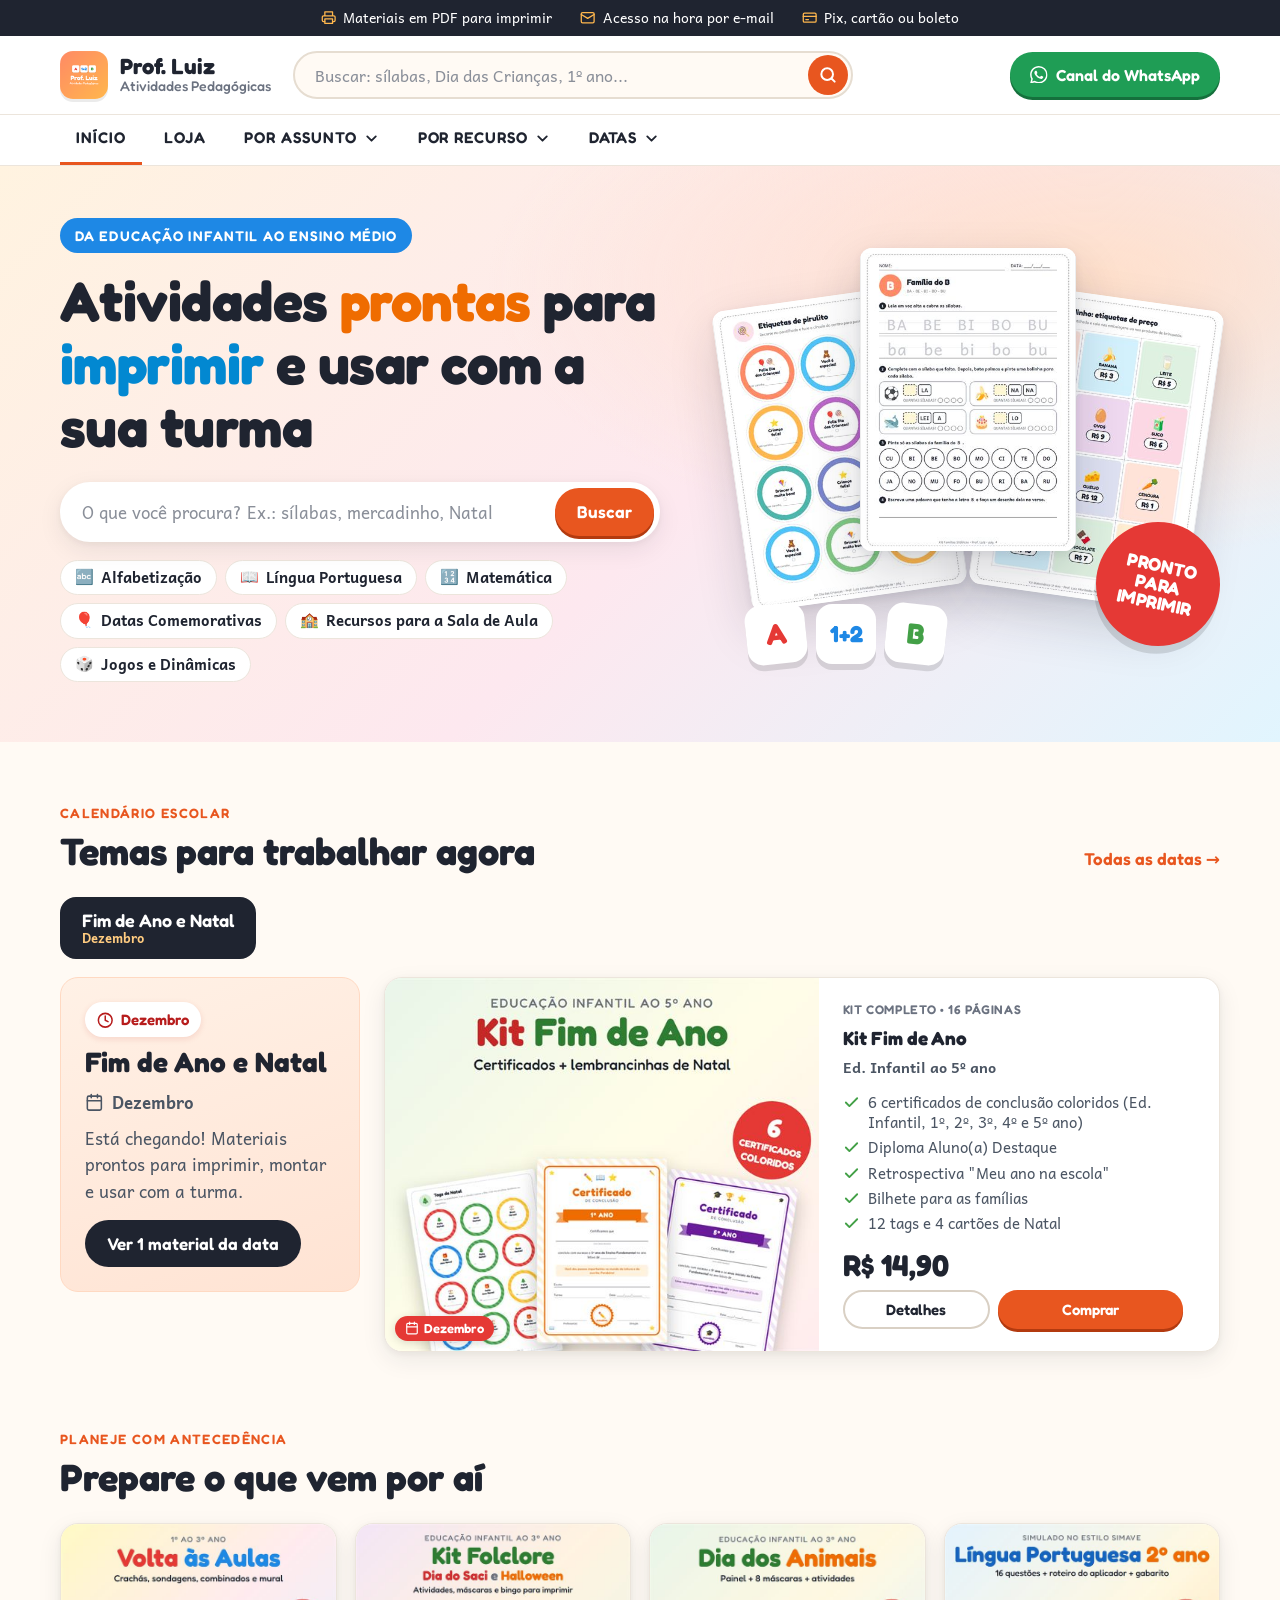
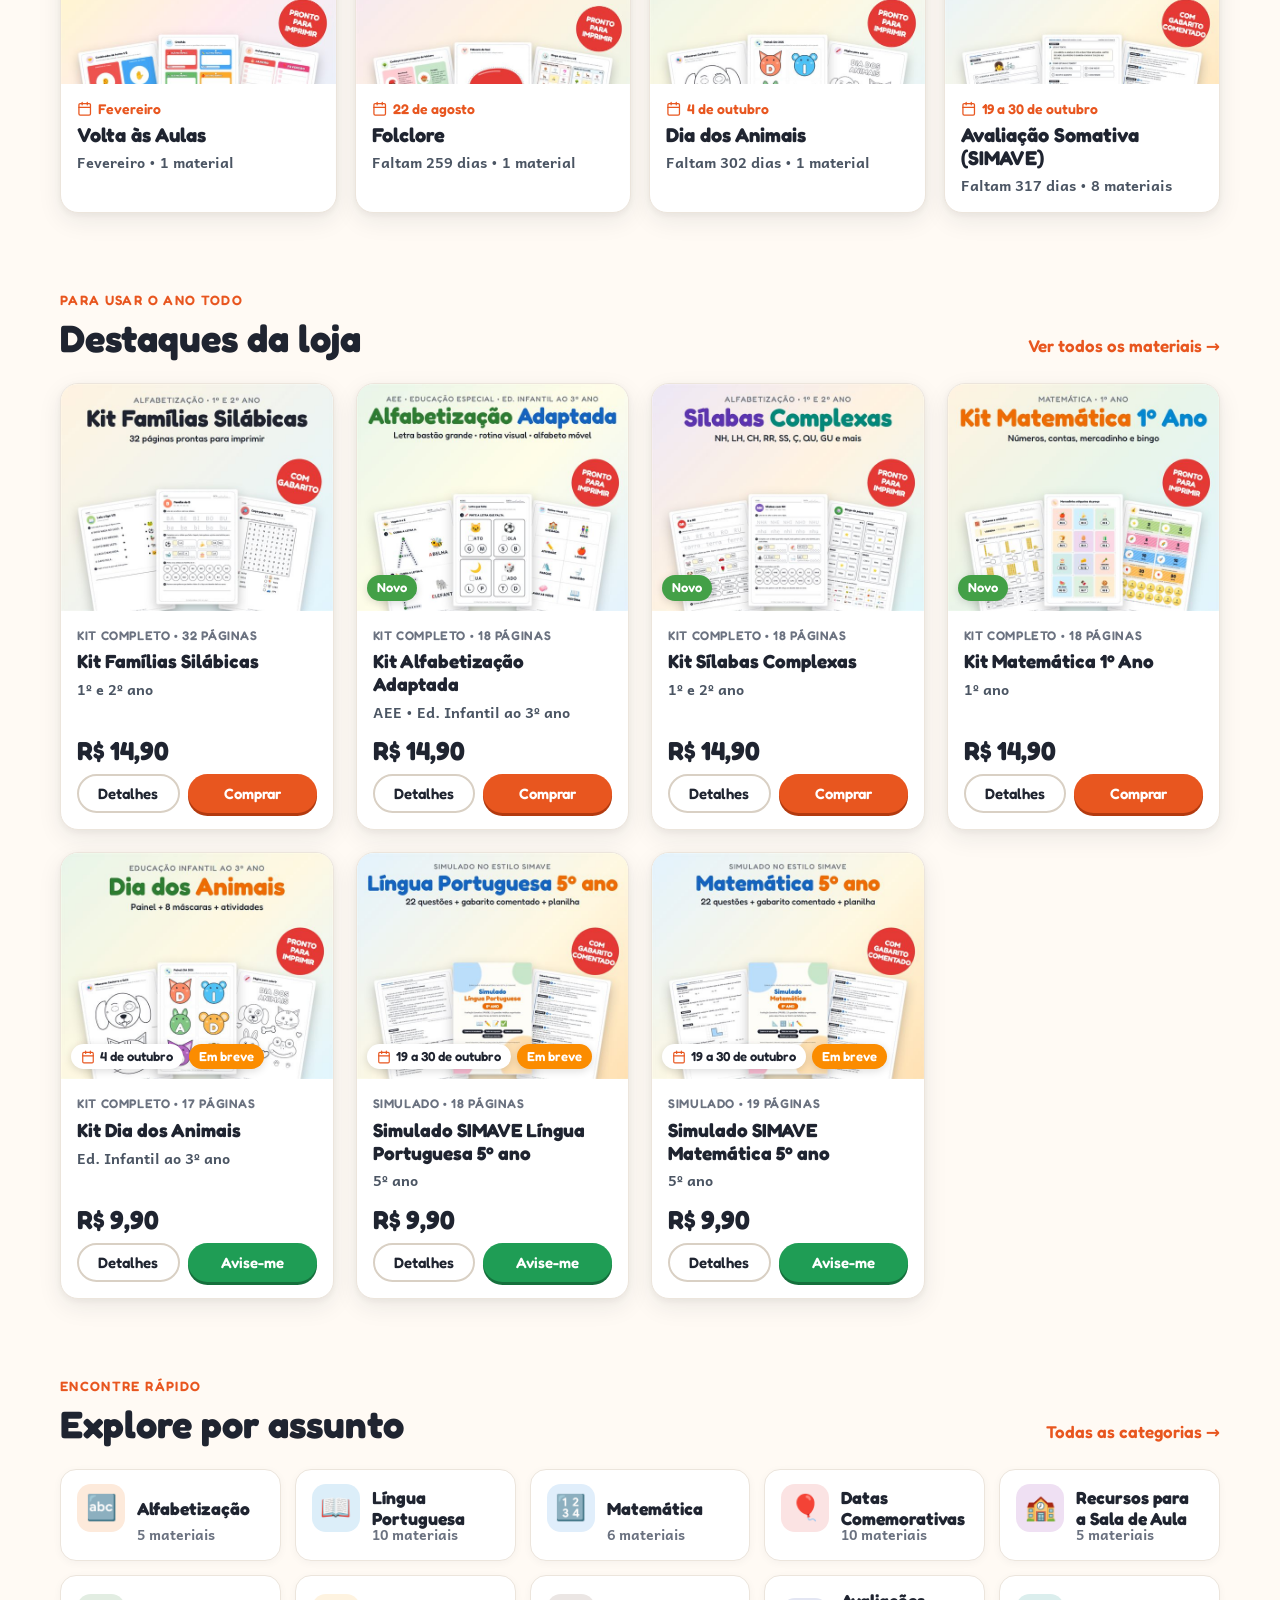
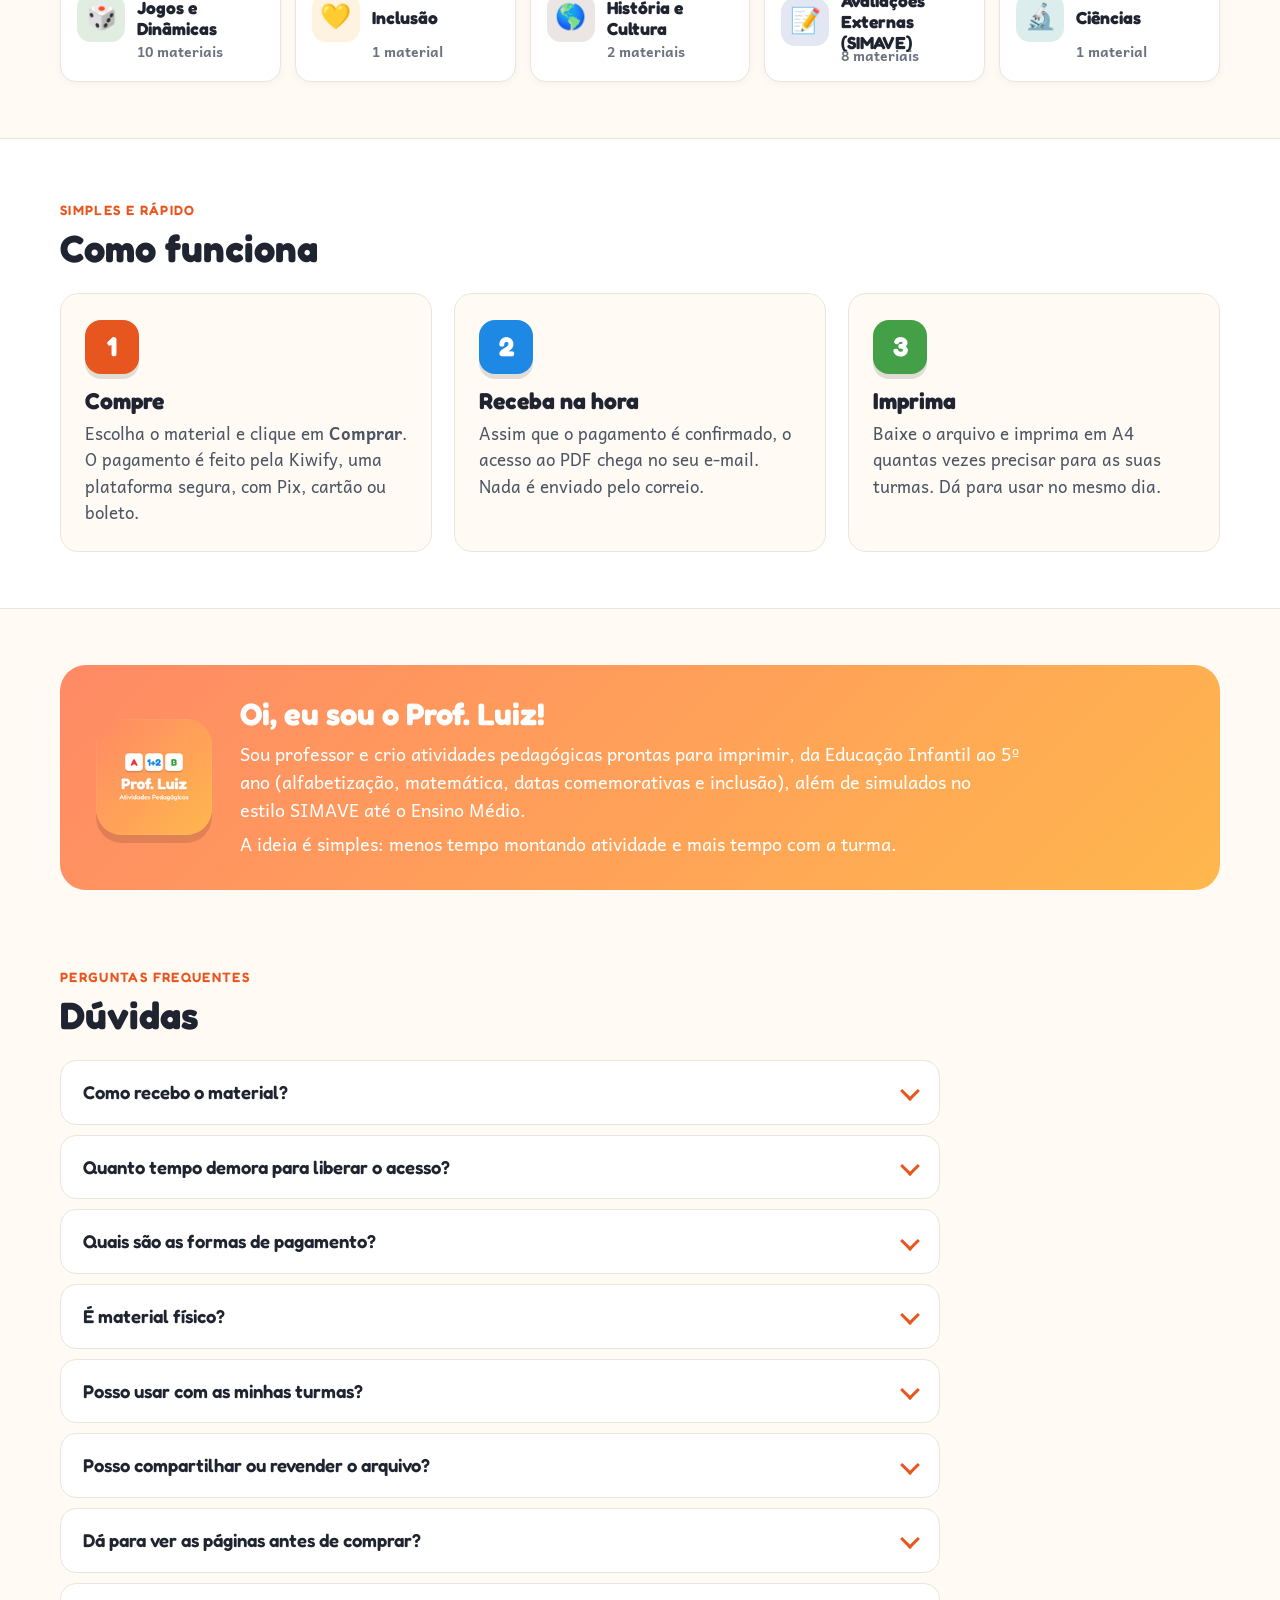
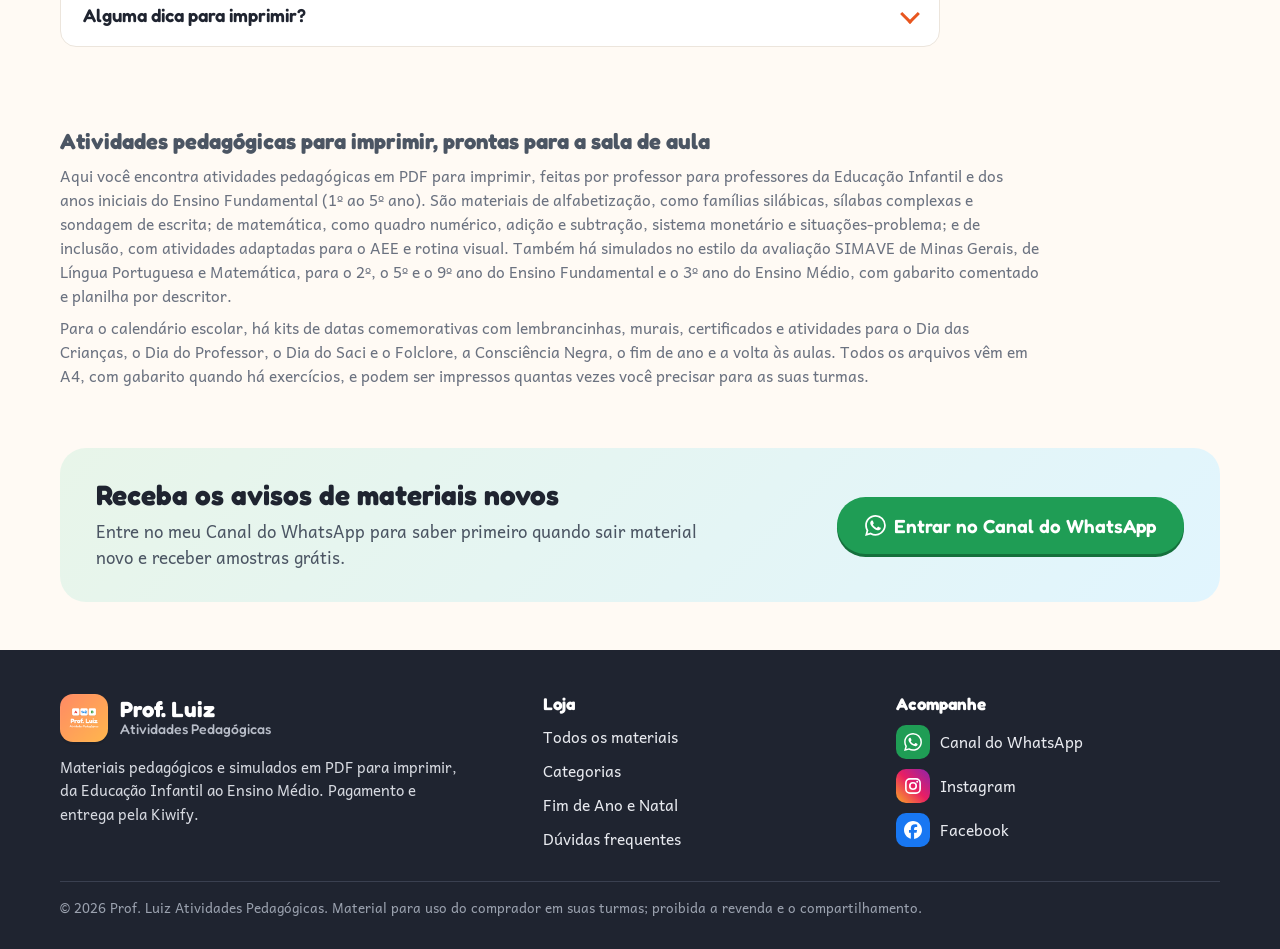
==== index.html @ 2967e430 "Loja Prof. Luiz Atividades Pedagogicas Co-Authored-By: Claude Opus 5.5 <noreply@anthropic.com>" ====
<!DOCTYPE html>
<html lang="pt-BR">
<head>
<meta charset="utf-8">
<meta name="viewport" content="width=device-width, initial-scale=1">
<title>Prof. Luiz Atividades Pedagógicas | Atividades para imprimir</title>
<meta name="description" content="Atividades pedagógicas em PDF para imprimir, da Educação Infantil ao Ensino Médio: alfabetização, matemática, simulados SIMAVE, inclusão, jogos e datas comemorativas. Pague com Pix, cartão ou boleto e receba na hora por e-mail.">
<meta name="theme-color" content="#ff8a65">

<!-- ENDEREÇO DO SITE: se o seu endereço não for https://luizbragarezende-eng.github.io/loja,
     troque-o aqui e nas outras páginas (veja o COMO-PUBLICAR.md, passo "Endereço do site"). -->
<link rel="canonical" href="https://luizbragarezende-eng.github.io/loja/">
<meta property="og:url" content="https://luizbragarezende-eng.github.io/loja/">
<meta property="og:image" content="https://luizbragarezende-eng.github.io/loja/img/og.png">

<meta property="og:type" content="website">
<meta property="og:locale" content="pt_BR">
<meta property="og:site_name" content="Prof. Luiz Atividades Pedagógicas">
<meta property="og:title" content="Prof. Luiz Atividades Pedagógicas | Atividades para imprimir">
<meta property="og:description" content="Materiais em PDF da Educação Infantil ao Ensino Médio: alfabetização, matemática, simulados SIMAVE, inclusão e datas comemorativas. Receba na hora por e-mail e imprima.">
<meta property="og:image:width" content="1200">
<meta property="og:image:height" content="630">
<meta property="og:image:alt" content="Prof. Luiz Atividades Pedagógicas: atividades prontas para imprimir">
<meta name="twitter:card" content="summary_large_image">

<link rel="icon" href="favicon.ico" sizes="any">
<link rel="icon" href="favicon-32.png" type="image/png" sizes="32x32">
<link rel="apple-touch-icon" href="apple-touch-icon.png">
<link rel="preconnect" href="https://fonts.googleapis.com">
<link rel="preconnect" href="https://fonts.gstatic.com" crossorigin>
<link href="https://fonts.googleapis.com/css2?family=Andika:wght@400;700&family=Fredoka:wght@500;600;700&display=swap" rel="stylesheet">
<link rel="stylesheet" href="style.css">
<script src="produtos.js" defer></script>
<script src="app.js" defer></script>
</head>
<body data-pagina="inicio">

<header id="topo" class="topo"></header>

<main>
  <section class="abertura">
    <div class="container">
      <div class="abertura-texto">
        <span class="kicker">Da Educação Infantil ao Ensino Médio</span>
        <h1>Atividades <span class="l">prontas</span> para <span class="a">imprimir</span> e usar com a sua turma</h1>
        <p class="sub">Materiais em PDF de alfabetização, matemática, simulados SIMAVE, inclusão e datas comemorativas. Você compra, recebe o acesso na hora no e-mail e imprime quantas vezes precisar.</p>
        <form class="busca busca-grande" action="loja.html" role="search">
          <label class="sr" for="busca-home">O que você procura?</label>
          <input id="busca-home" name="q" type="search" placeholder="O que você procura? Ex.: sílabas, mercadinho, Natal" autocomplete="off">
          <button type="submit" class="btn btn-comprar">Buscar</button>
        </form>
        <div class="atalhos" id="atalhos" aria-label="Assuntos"></div>
      </div>
      <div class="leque" aria-hidden="true">
        <div class="pg p1"><img src="img/produtos/kit-dia-das-criancas/t3.jpg" width="360" height="503" alt=""></div>
        <div class="pg p2"><img src="img/produtos/kit-alfabetizacao/t4.jpg" width="360" height="503" alt="" fetchpriority="high"></div>
        <div class="pg p3"><img src="img/produtos/kit-matematica-1ano/t12.jpg" width="360" height="503" alt=""></div>
        <div class="blocos"><span>A</span><span>1+2</span><span>B</span></div>
        <div class="selo">PRONTO<br>PARA<br>IMPRIMIR</div>
      </div>
    </div>
  </section>

  <section class="secao secao-agora">
    <div class="container">
      <div class="secao-cab">
        <div>
          <span class="rotulo">Calendário escolar</span>
          <h2>Temas para trabalhar agora</h2>
        </div>
        <a class="link-seta" href="categorias.html#datas">Todas as datas</a>
      </div>
      <div id="agora"></div>
    </div>
  </section>

  <section class="secao">
    <div class="container">
      <div class="secao-cab">
        <div>
          <span class="rotulo">Planeje com antecedência</span>
          <h2>Prepare o que vem por aí</h2>
        </div>
      </div>
      <div class="grade-datas" id="vem"></div>
    </div>
  </section>

  <section class="secao">
    <div class="container">
      <div class="secao-cab">
        <div>
          <span class="rotulo">Para usar o ano todo</span>
          <h2>Destaques da loja</h2>
        </div>
        <a class="link-seta" href="loja.html">Ver todos os materiais</a>
      </div>
      <div class="grade-produtos" id="destaques"></div>
    </div>
  </section>

  <section class="secao">
    <div class="container">
      <div class="secao-cab">
        <div>
          <span class="rotulo">Encontre rápido</span>
          <h2>Explore por assunto</h2>
        </div>
        <a class="link-seta" href="categorias.html">Todas as categorias</a>
      </div>
      <div class="grade-tiles" id="assuntos-home"></div>
    </div>
  </section>

  <section class="secao faixa-branca" id="como-funciona">
    <div class="container">
      <div class="secao-cab">
        <div>
          <span class="rotulo">Simples e rápido</span>
          <h2>Como funciona</h2>
        </div>
      </div>
      <div class="passos">
        <div class="passo">
          <div class="num">1</div>
          <h3>Compre</h3>
          <p>Escolha o material e clique em <b>Comprar</b>. O pagamento é feito pela Kiwify, uma plataforma segura, com Pix, cartão ou boleto.</p>
        </div>
        <div class="passo">
          <div class="num">2</div>
          <h3>Receba na hora</h3>
          <p>Assim que o pagamento é confirmado, o acesso ao PDF chega no seu e-mail. Nada é enviado pelo correio.</p>
        </div>
        <div class="passo">
          <div class="num">3</div>
          <h3>Imprima</h3>
          <p>Baixe o arquivo e imprima em A4 quantas vezes precisar para as suas turmas. Dá para usar no mesmo dia.</p>
        </div>
      </div>
    </div>
  </section>

  <section class="secao">
    <div class="container">
      <div class="sobre">
        <img src="img/logo.png" width="120" height="120" alt="Logo do Prof. Luiz Atividades Pedagógicas" loading="lazy">
        <div>
          <h2>Oi, eu sou o Prof. Luiz!</h2>
          <p>Sou professor e crio atividades pedagógicas prontas para imprimir, da Educação Infantil ao 5º ano (alfabetização, matemática, datas comemorativas e inclusão), além de simulados no estilo SIMAVE até o Ensino Médio.</p>
          <p>A ideia é simples: menos tempo montando atividade e mais tempo com a turma.</p>
        </div>
      </div>
    </div>
  </section>

  <section class="secao" id="duvidas">
    <div class="container">
      <div class="secao-cab">
        <div>
          <span class="rotulo">Perguntas frequentes</span>
          <h2>Dúvidas</h2>
        </div>
      </div>
      <div class="faq">
        <details>
          <summary>Como recebo o material?</summary>
          <div class="resp">
            <p>Depois que o pagamento é confirmado, a Kiwify envia o acesso para o e-mail que você informou na compra. Lá você baixa o PDF.</p>
            <p>Não chegou? Olhe as pastas de spam e promoções e confira se o e-mail foi digitado certo. Se ainda assim não encontrar, me chame no <a href="https://www.instagram.com/prof.luiz.atividades/" target="_blank" rel="noopener">direct do Instagram</a>.</p>
          </div>
        </details>
        <details>
          <summary>Quanto tempo demora para liberar o acesso?</summary>
          <div class="resp"><p>No Pix e no cartão, a liberação costuma ser imediata. No boleto, o acesso chega depois que o banco confirma o pagamento, o que pode levar alguns dias úteis.</p></div>
        </details>
        <details>
          <summary>Quais são as formas de pagamento?</summary>
          <div class="resp"><p>Pix, cartão de crédito ou boleto. O pagamento é feito na página da Kiwify, que cuida da cobrança e da entrega do material. Cada material é comprado separadamente.</p></div>
        </details>
        <details>
          <summary>É material físico?</summary>
          <div class="resp"><p>Não. Os materiais são arquivos em PDF, no tamanho A4, para você imprimir. Nada é enviado pelo correio.</p></div>
        </details>
        <details>
          <summary>Posso usar com as minhas turmas?</summary>
          <div class="resp"><p>Pode, e é para isso que eles foram feitos! Você pode imprimir quantas vezes precisar para usar em sala com as suas turmas, ano após ano.</p></div>
        </details>
        <details>
          <summary>Posso compartilhar ou revender o arquivo?</summary>
          <div class="resp"><p>Não. A licença é para quem comprou. É proibido revender o material ou repassar o arquivo, inclusive em grupos. Se uma colega gostar, indique o site para ela: isso ajuda a continuar criando materiais novos.</p></div>
        </details>
        <details>
          <summary>Dá para ver as páginas antes de comprar?</summary>
          <div class="resp"><p>Sim. Na página de cada material há uma galeria com algumas páginas. No Instagram e no Canal do WhatsApp eu também divulgo amostras grátis.</p></div>
        </details>
        <details>
          <summary>Alguma dica para imprimir?</summary>
          <div class="resp">
            <ul>
              <li>Imprima em "tamanho real" (100%) para as páginas não encolherem.</li>
              <li>Teste uma folha antes de imprimir tudo.</li>
              <li>Para caixinhas e medalhas, use um papel mais grosso (180 g).</li>
            </ul>
          </div>
        </details>
      </div>
    </div>
  </section>

  <section class="secao seo">
    <div class="container">
      <h2>Atividades pedagógicas para imprimir, prontas para a sala de aula</h2>
      <p>Aqui você encontra atividades pedagógicas em PDF para imprimir, feitas por professor para professores da Educação Infantil e dos anos iniciais do Ensino Fundamental (1º ao 5º ano). São materiais de alfabetização, como famílias silábicas, sílabas complexas e sondagem de escrita; de matemática, como quadro numérico, adição e subtração, sistema monetário e situações-problema; e de inclusão, com atividades adaptadas para o AEE e rotina visual. Também há simulados no estilo da avaliação SIMAVE de Minas Gerais, de Língua Portuguesa e Matemática, para o 2º, o 5º e o 9º ano do Ensino Fundamental e o 3º ano do Ensino Médio, com gabarito comentado e planilha por descritor.</p>
      <p>Para o calendário escolar, há kits de datas comemorativas com lembrancinhas, murais, certificados e atividades para o Dia das Crianças, o Dia do Professor, o Dia do Saci e o Folclore, a Consciência Negra, o fim de ano e a volta às aulas. Todos os arquivos vêm em A4, com gabarito quando há exercícios, e podem ser impressos quantas vezes você precisar para as suas turmas.</p>
    </div>
  </section>
</main>

<footer id="rodape" class="rodape"></footer>

</body>
</html>
---- style.css ----
/* Loja Prof. Luiz Atividades Pedagógicas: estilo de todas as páginas */
:root {
  --coral: #ff8a65;
  --laranja: #ffb74d;
  --botao: #e8561f;
  --botao-hover: #cf4412;
  --azul: #1e88e5;
  --verde: #2e7d32;
  --vermelho: #e53935;
  --whats: #1f9d55;
  --tinta: #1f2430;
  --cinza: #4b5563;
  --cinza-claro: #6b7280;
  --linha: #ece5dc;
  --creme: #fff3e0;
  --ceu: #e1f5fe;
  --fundo: #fffaf4;
  --sombra: 0 8px 24px rgba(31, 36, 48, .08), 0 2px 6px rgba(31, 36, 48, .05);
  --sombra-forte: 0 22px 50px rgba(31, 36, 48, .18), 0 3px 8px rgba(31, 36, 48, .08);
  --raio: 18px;
  --titulo: 'Fredoka', system-ui, sans-serif;
  --texto: 'Andika', system-ui, sans-serif;
}

* { box-sizing: border-box; }
html { scroll-behavior: smooth; scroll-padding-top: 20px; -webkit-text-size-adjust: 100%; }
body { margin: 0; font-family: var(--texto); font-size: 17px; line-height: 1.55; color: var(--tinta); background: var(--fundo); overflow-x: hidden; }
img { max-width: 100%; display: block; }
a { color: var(--azul); }
h1, h2, h3 { font-family: var(--titulo); line-height: 1.12; margin: 0; font-weight: 700; }
p { margin: 0; }
button, input, select { font: inherit; color: inherit; }
[hidden] { display: none !important; }
.container { width: 100%; max-width: 1200px; margin: 0 auto; padding: 0 20px; }
.sr { position: absolute !important; width: 1px; height: 1px; overflow: hidden; clip: rect(0 0 0 0); white-space: nowrap; }
svg.ic { width: 1.1em; height: 1.1em; flex: none; }
.emo { font-family: 'Segoe UI Emoji', 'Apple Color Emoji', 'Noto Color Emoji', sans-serif; font-weight: 400; }
:focus-visible { outline: 3px solid var(--azul); outline-offset: 2px; }

/* ---------- Botões ---------- */
.btn {
  display: inline-flex; align-items: center; justify-content: center; gap: 8px;
  font-family: var(--titulo); font-weight: 600; font-size: 17px; line-height: 1; text-decoration: none;
  padding: 13px 20px; border-radius: 999px; border: 2px solid transparent; cursor: pointer; white-space: nowrap;
  transition: transform .15s ease, background-color .15s ease, border-color .15s ease;
}
.btn:hover { transform: translateY(-1px); }
.btn:active { transform: translateY(1px); }
.btn-comprar { background: var(--botao); color: #fff; box-shadow: 0 3px 0 #b33a0f; }
.btn-comprar:hover { background: var(--botao-hover); }
.btn-contorno { background: #fff; color: var(--tinta); border-color: #d9d0c4; }
.btn-contorno:hover { border-color: var(--tinta); }
.btn-whats { background: var(--whats); color: #fff; box-shadow: 0 3px 0 #15703c; }
.btn-whats:hover { background: #17864a; }
.btn-escuro { background: var(--tinta); color: #fff; }
.btn-grande { font-size: 19px; padding: 16px 26px; }
.btn-p { font-size: 15px; padding: 10px 14px; }
.btn-bloco { width: 100%; }
.link { background: none; border: 0; padding: 0; color: var(--azul); cursor: pointer; text-decoration: underline; font-size: 15px; }
.link-seta { font-family: var(--titulo); font-weight: 600; color: var(--botao); text-decoration: none; white-space: nowrap; }
.link-seta::after { content: " →"; }
.link-seta:hover { text-decoration: underline; }

/* ---------- Topo ---------- */
.topo { position: relative; z-index: 30; background: #fff; }
.faixa-topo { background: var(--tinta); color: #fff; font-size: 14px; }
.faixa-topo .container { display: flex; justify-content: center; gap: 28px; padding-top: 7px; padding-bottom: 7px; }
.faixa-topo span { display: inline-flex; align-items: center; gap: 7px; }
.faixa-topo svg { color: var(--laranja); }
.barra .container { display: flex; align-items: center; gap: 22px; height: 78px; }
.marca { display: flex; align-items: center; gap: 12px; text-decoration: none; color: var(--tinta); flex: none; }
.marca img { width: 48px; height: 48px; border-radius: 13px; box-shadow: 0 3px 0 rgba(0,0,0,.08); }
.marca b { display: block; font-family: var(--titulo); font-size: 22px; font-weight: 700; line-height: 1.05; }
.marca small { display: block; font-family: var(--titulo); font-size: 14px; font-weight: 500; color: var(--cinza-claro); line-height: 1.2; }
.busca { position: relative; display: flex; align-items: center; flex: 1; max-width: 560px; }
.busca input {
  width: 100%; height: 48px; border: 2px solid #e6ddd1; border-radius: 999px; padding: 0 54px 0 20px; background: var(--fundo);
  font-size: 16px; outline: none; transition: border-color .15s;
}
.busca input:focus { border-color: var(--coral); background: #fff; }
.busca input::placeholder { color: #8a8f99; }
.busca button, .busca > span {
  position: absolute; right: 5px; width: 40px; height: 40px; border-radius: 50%; border: 0; display: grid; place-items: center;
  background: var(--botao); color: #fff; cursor: pointer;
}
.busca > span { background: transparent; color: var(--cinza-claro); pointer-events: none; }
.busca svg { width: 20px; height: 20px; }
.bt-canal { margin-left: auto; padding: 12px 18px; font-size: 16px; }
.bt-menu { display: none; width: 44px; height: 44px; border: 0; background: var(--creme); border-radius: 12px; cursor: pointer; place-items: center; }
.bt-menu svg { width: 24px; height: 24px; }

.nav { border-top: 1px solid var(--linha); border-bottom: 1px solid var(--linha); background: #fff; }
.menu { list-style: none; margin: 0; padding: 0; display: flex; gap: 6px; }
.menu > li { position: relative; }
.menu > li > a, .menu > li > button {
  display: flex; align-items: center; gap: 6px; height: 50px; padding: 0 16px; background: none; border: 0; cursor: pointer;
  font-family: var(--titulo); font-weight: 600; font-size: 15.5px; letter-spacing: .06em; text-transform: uppercase;
  color: var(--tinta); text-decoration: none; border-bottom: 3px solid transparent;
}
.menu > li > a:hover, .menu > li > button:hover, .menu > li.aberto > button { color: var(--botao); }
.menu > li > a[aria-current="page"], .menu > li > button.atual { border-bottom-color: var(--botao); }
.seta-sub { width: 16px; height: 16px; transition: transform .2s; }
.tem-sub.aberto .seta-sub { transform: rotate(180deg); }
.sub {
  display: none; position: absolute; top: 100%; left: 0; min-width: 300px; background: #fff; border-radius: 0 0 16px 16px;
  box-shadow: var(--sombra-forte); padding: 10px; border: 1px solid var(--linha); border-top: 0;
}
.tem-sub.aberto .sub { display: block; }
@media (hover: hover) and (min-width: 961px) {
  .tem-sub:hover .sub { display: block; }
}
.sub ul { list-style: none; margin: 0; padding: 0; }
.sub a { display: flex; align-items: center; gap: 10px; padding: 9px 12px; border-radius: 10px; text-decoration: none; color: var(--tinta); font-weight: 700; font-size: 15.5px; }
.sub a:hover { background: var(--creme); }
.sub a small { margin-left: auto; font-size: 13px; color: var(--cinza-claro); font-weight: 700; background: #f3eee8; border-radius: 999px; padding: 1px 9px; }
.sub a em { font-style: normal; font-family: var(--titulo); font-size: 12px; font-weight: 600; text-transform: uppercase; color: #fff; background: var(--vermelho); border-radius: 999px; padding: 2px 8px; }
.sub-datas a small { background: none; padding: 0; font-weight: 400; }
.sub .ver-todos a { color: var(--botao); font-family: var(--titulo); font-weight: 600; border-top: 1px dashed var(--linha); border-radius: 0; margin-top: 4px; }

/* ---------- Abertura (home) ---------- */
.abertura {
  position: relative; overflow: hidden;
  background: radial-gradient(1000px 460px at 85% 20%, #ffe0cc 0%, transparent 60%), linear-gradient(135deg, var(--creme), #fde8ef 55%, var(--ceu));
  padding: 52px 0 60px;
}
.abertura .container { display: grid; grid-template-columns: 1.1fr .9fr; gap: 40px; align-items: center; }
.kicker {
  display: inline-block; font-family: var(--titulo); font-weight: 600; font-size: 14px; letter-spacing: .08em; text-transform: uppercase;
  color: #fff; background: var(--azul); padding: 7px 15px; border-radius: 999px;
}
.abertura h1 { font-size: clamp(34px, 4.8vw, 56px); margin: 16px 0 14px; letter-spacing: -.01em; }
.abertura h1 .l { color: #ef6c00; }
.abertura h1 .a { color: #0288d1; }
.abertura .sub { font-size: 19px; color: var(--cinza); max-width: 580px; }
.busca-grande { margin-top: 24px; max-width: 600px; }
.busca-grande input { height: 60px; font-size: 17px; padding-right: 130px; background: #fff; box-shadow: var(--sombra); border-color: #fff; }
.busca-grande button { width: auto; height: 48px; border-radius: 999px; padding: 0 22px; right: 6px; font-size: 17px; }
.atalhos { display: flex; flex-wrap: wrap; gap: 8px; margin-top: 18px; }
.chip {
  display: inline-flex; align-items: center; gap: 7px; padding: 7px 14px; border-radius: 999px; background: #fff; border: 1px solid var(--linha);
  color: var(--tinta); text-decoration: none; font-weight: 700; font-size: 15px; cursor: pointer; line-height: 1.3;
}
.chip:hover { border-color: var(--coral); }
.chip small { font-size: 12.5px; color: var(--cinza-claro); background: #f3eee8; border-radius: 999px; padding: 0 8px; }
.chip.marcado { background: #fff1e8; border-color: var(--coral); }

.leque { position: relative; height: 420px; }
.leque .pg { position: absolute; width: 43%; aspect-ratio: 360 / 503; background: #fff; border-radius: 12px; overflow: hidden; box-shadow: var(--sombra-forte); }
.leque .pg img { width: 100%; height: 100%; object-fit: cover; }
.leque .p1 { left: 3%; top: 56px; transform: rotate(-8deg); }
.leque .p2 { left: 28.5%; top: 8px; z-index: 2; }
.leque .p3 { right: 3%; top: 56px; transform: rotate(8deg); }
.blocos { position: absolute; z-index: 3; left: 6%; bottom: -4px; display: flex; gap: 10px; }
.blocos span { width: 60px; height: 60px; border-radius: 16px; background: #fff; display: grid; place-items: center; font-family: var(--titulo); font-weight: 700; font-size: 29px; box-shadow: 0 6px 0 rgba(0,0,0,.12); }
.blocos span:nth-child(1) { color: var(--vermelho); transform: rotate(-6deg); }
.blocos span:nth-child(2) { color: var(--azul); font-size: 23px; }
.blocos span:nth-child(3) { color: #43a047; transform: rotate(6deg); }
.selo { position: absolute; z-index: 3; right: 0; bottom: 14px; width: 124px; height: 124px; border-radius: 50%; background: var(--vermelho); color: #fff; display: grid; place-items: center; text-align: center; font-family: var(--titulo); font-weight: 700; font-size: 18px; line-height: 1.05; transform: rotate(12deg); box-shadow: 0 8px 0 rgba(0,0,0,.12); }

/* ---------- Seções ---------- */
.secao { padding: 56px 0; }
.secao + .secao { padding-top: 16px; }
.secao-cab { display: flex; align-items: flex-end; justify-content: space-between; gap: 16px; margin-bottom: 24px; flex-wrap: wrap; }
.rotulo { display: inline-block; font-family: var(--titulo); font-weight: 600; font-size: 13.5px; letter-spacing: .1em; text-transform: uppercase; color: var(--botao); margin-bottom: 6px; }
.secao-cab h2 { font-size: clamp(28px, 3.4vw, 38px); }
.faixa-blanca, .faixa-branca { background: #fff; border-top: 1px solid var(--linha); border-bottom: 1px solid var(--linha); padding-top: 56px !important; }
.faixa-branca + .secao { padding-top: 56px; }

/* ---------- Temas agora (abas) ---------- */
.abas { display: flex; gap: 10px; flex-wrap: wrap; margin-bottom: 18px; }
.abas [role=tab] {
  display: flex; flex-direction: column; align-items: flex-start; gap: 1px; padding: 11px 20px; border-radius: 16px; border: 2px solid var(--linha);
  background: #fff; cursor: pointer; font-family: var(--titulo); font-weight: 600; font-size: 18px; line-height: 1.15; text-align: left;
}
.abas [role=tab] small { font-family: var(--texto); font-weight: 700; font-size: 13px; color: var(--cinza-claro); }
.abas [role=tab][aria-selected=true] { background: var(--tinta); border-color: var(--tinta); color: #fff; }
.abas [role=tab][aria-selected=true] small { color: #ffcc80; }
.painel { display: grid; grid-template-columns: 300px 1fr; gap: 24px; align-items: start; }
.painel-info {
  background: linear-gradient(160deg, #fff1e6, #ffe3d3); border-radius: var(--raio); padding: 24px; display: flex; flex-direction: column; gap: 10px;
  border: 1px solid #ffd9c2;
}
.painel-info h3 { font-size: 28px; }
.painel-info .quando { display: flex; align-items: center; gap: 8px; font-weight: 700; color: var(--cinza); }
.painel-info p { color: var(--cinza); }
.painel-info .btn { align-self: flex-start; margin-top: 6px; }
.contagem {
  align-self: flex-start; display: inline-flex; align-items: center; gap: 7px; font-family: var(--titulo); font-weight: 600; font-size: 15px;
  color: #b71c1c; background: #fff; padding: 6px 12px; border-radius: 999px; box-shadow: 0 2px 6px rgba(183,28,28,.12);
}
.painel .grade-produtos { grid-template-columns: repeat(auto-fill, minmax(250px, 1fr)); }
.painel > * { min-width: 0; }
.painel .grade-produtos.um { grid-template-columns: minmax(0, 1fr); }
.card.card-largo { flex-direction: row; }
.card-largo .card-capa { width: 52%; flex: none; }
.card-largo .card-capa img { height: 100%; aspect-ratio: auto; min-height: 100%; }
.card-largo .card-corpo { padding: 22px 24px; gap: 7px; }
.card-largo h3 { font-size: 24px; }
.card-itens { list-style: none; margin: 6px 0 0; padding: 0; display: grid; gap: 5px; }
.card-itens li { display: flex; gap: 8px; font-size: 15px; color: var(--cinza); line-height: 1.35; }
.card-itens svg { width: 17px; height: 17px; color: #43a047; margin-top: 2px; }
.card-largo .card-botoes { max-width: 340px; }
.card-largo .preco { font-size: 30px; }

/* ---------- Grades ---------- */
.grade-produtos { display: grid; gap: 22px; grid-template-columns: repeat(4, minmax(0, 1fr)); }
.grade-produtos.g3 { grid-template-columns: repeat(3, minmax(0, 1fr)); }
.grade-tiles { display: grid; gap: 14px; grid-template-columns: repeat(auto-fill, minmax(220px, 1fr)); }
.grade-datas { display: grid; gap: 18px; grid-template-columns: repeat(4, 1fr); }

/* ---------- Cartão de produto ---------- */
.card { display: flex; flex-direction: column; background: #fff; border-radius: var(--raio); overflow: hidden; box-shadow: var(--sombra); border: 1px solid var(--linha); transition: transform .2s, box-shadow .2s; min-width: 0; }
.card:hover { transform: translateY(-3px); box-shadow: var(--sombra-forte); }
.card-capa { position: relative; display: block; background: var(--creme); }
.card-capa img { width: 100%; height: auto; aspect-ratio: 6 / 5; object-fit: cover; }
.etiquetas { position: absolute; bottom: 10px; left: 10px; right: 10px; display: flex; flex-wrap: wrap; gap: 6px; pointer-events: none; }
.etq {
  display: inline-flex; align-items: center; gap: 5px; font-family: var(--titulo); font-weight: 600; font-size: 13px; line-height: 1.2;
  padding: 5px 10px; border-radius: 999px; background: #fff; color: var(--tinta); box-shadow: 0 2px 8px rgba(0,0,0,.14);
}
.etq svg { width: 14px; height: 14px; color: var(--botao); }
.etq.quente { background: var(--vermelho); color: #fff; }
.etq.quente svg { color: #fff; }
.etq-novo { background: #43a047; color: #fff; }
.etq-tipo { background: var(--ceu); color: #01579b; box-shadow: none; }
.card-corpo { display: flex; flex-direction: column; gap: 5px; padding: 15px 16px 16px; flex: 1; }
.card-tipo { font-family: var(--titulo); font-weight: 600; font-size: 12.5px; letter-spacing: .05em; text-transform: uppercase; color: var(--cinza-claro); }
.card h3 { font-size: 19px; line-height: 1.2; }
.card h3 a { color: var(--tinta); text-decoration: none; }
.card h3 a:hover { color: var(--botao); }
.card-anos { font-size: 14.5px; color: var(--cinza); font-weight: 700; }
.card-rodape { margin-top: auto; padding-top: 10px; display: flex; flex-direction: column; gap: 10px; }
.preco { font-family: var(--titulo); font-weight: 700; font-size: 26px; line-height: 1; color: var(--tinta); }
.preco-info { font-family: var(--titulo); font-weight: 600; font-size: 16px; color: var(--cinza); line-height: 26px; }
.card-botoes { display: grid; grid-template-columns: 1fr 1.25fr; gap: 8px; }

/* ---------- Cartão de data (vem por aí) ---------- */
.dcard { display: flex; flex-direction: column; background: #fff; border-radius: var(--raio); overflow: hidden; border: 1px solid var(--linha); box-shadow: var(--sombra); text-decoration: none; color: var(--tinta); transition: transform .2s, box-shadow .2s; }
.dcard:hover { transform: translateY(-3px); box-shadow: var(--sombra-forte); }
.dcard-img img { width: 100%; height: auto; aspect-ratio: 12 / 7; object-fit: cover; object-position: top; }
.dcard-txt { display: flex; flex-direction: column; gap: 4px; padding: 14px 16px 16px; }
.dcard-quando { display: inline-flex; align-items: center; gap: 6px; font-family: var(--titulo); font-weight: 600; font-size: 14px; color: var(--botao); }
.dcard b { font-family: var(--titulo); font-size: 20px; line-height: 1.15; }
.dcard-meta { font-size: 14.5px; color: var(--cinza); font-weight: 700; }

/* ---------- Tiles de assunto ---------- */
.tile {
  display: flex; align-items: center; gap: 12px; padding: 14px 16px; background: #fff; border: 1px solid var(--linha); border-radius: 16px;
  text-decoration: none; color: var(--tinta); box-shadow: 0 2px 8px rgba(31,36,48,.04); transition: border-color .15s, transform .15s;
  flex-wrap: wrap; row-gap: 0;
}
.tile:hover { border-color: var(--cor, var(--coral)); transform: translateY(-2px); }
.tile-ic { width: 48px; height: 48px; flex: none; border-radius: 14px; display: grid; place-items: center; font-size: 25px; background: color-mix(in srgb, var(--cor, #ef6c00) 14%, white); }
.tile b { font-family: var(--titulo); font-size: 17.5px; line-height: 1.2; flex: 1; min-width: 0; }
.tile small { width: 100%; padding-left: 60px; margin-top: -8px; font-size: 14px; color: var(--cinza-claro); font-weight: 700; }
.tile-largo { flex-wrap: nowrap; align-items: center; }
.tile-largo > span:last-child { display: flex; flex-direction: column; }
.tile-largo small { width: auto; padding: 0; margin: 2px 0 0; font-weight: 400; }

/* ---------- Como funciona / sobre / faq / seo ---------- */
.passos { display: grid; grid-template-columns: repeat(3, 1fr); gap: 22px; }
.passo { background: var(--fundo); border: 1px solid var(--linha); border-radius: var(--raio); padding: 26px 24px; }
.passo .num { width: 54px; height: 54px; border-radius: 16px; display: grid; place-items: center; color: #fff; font-family: var(--titulo); font-weight: 700; font-size: 27px; box-shadow: 0 5px 0 rgba(0,0,0,.12); margin-bottom: 14px; }
.passo:nth-child(1) .num { background: var(--botao); }
.passo:nth-child(2) .num { background: var(--azul); }
.passo:nth-child(3) .num { background: #43a047; }
.passo h3 { font-size: 23px; margin-bottom: 6px; }
.passo p { color: var(--cinza); }
.sobre { display: grid; grid-template-columns: auto 1fr; gap: 28px; align-items: center; background: linear-gradient(135deg, var(--coral), var(--laranja)); color: #fff; border-radius: 26px; padding: 32px 36px; }
.sobre img { width: 116px; height: 116px; border-radius: 26px; box-shadow: 0 8px 0 rgba(0,0,0,.12); }
.sobre h2 { font-size: 31px; margin-bottom: 8px; }
.sobre p { font-size: 18px; max-width: 780px; }
.sobre p + p { margin-top: 6px; }
.faq { max-width: 880px; }
.faq details { background: #fff; border: 1px solid var(--linha); border-radius: 16px; margin-bottom: 10px; }
.faq summary { list-style: none; cursor: pointer; padding: 17px 54px 17px 22px; font-family: var(--titulo); font-weight: 600; font-size: 18.5px; position: relative; border-radius: 16px; }
.faq summary::-webkit-details-marker { display: none; }
.faq summary::after { content: ""; position: absolute; right: 22px; top: 50%; width: 11px; height: 11px; margin-top: -8px; border-right: 3px solid var(--botao); border-bottom: 3px solid var(--botao); transform: rotate(45deg); transition: transform .2s; }
.faq details[open] summary::after { transform: rotate(-135deg); margin-top: -2px; }
.faq .resp { padding: 0 22px 18px; color: var(--cinza); }
.faq .resp p + p { margin-top: 8px; }
.faq .resp ul { margin: 0; padding-left: 20px; }
.seo { padding-bottom: 20px; }
.seo h2 { font-size: 22px; margin-bottom: 10px; color: var(--cinza); }
.seo p { font-size: 15.5px; color: var(--cinza-claro); max-width: 980px; }
.seo p + p { margin-top: 8px; }

/* ---------- Rodapé ---------- */
.rodape { margin-top: 40px; }
.canal { background: linear-gradient(135deg, #e8f5e9, #e1f5fe); border-radius: 26px; padding: 32px 36px; display: flex; gap: 22px; align-items: center; justify-content: space-between; flex-wrap: wrap; margin-bottom: 48px; }
.canal h2 { font-size: 28px; margin-bottom: 6px; }
.canal p { color: var(--cinza); max-width: 620px; }
.rodape-escuro { background: var(--tinta); color: #d6d9e0; padding: 44px 0 30px; }
.rodape-escuro .container { display: grid; grid-template-columns: 1.4fr 1fr 1fr; gap: 30px; align-items: start; }
.rodape-escuro .marca { color: #fff; }
.rodape-escuro .marca small { color: #b8bdc8; }
.rod-marca p { margin-top: 14px; font-size: 15px; max-width: 400px; }
.rod-col { display: flex; flex-direction: column; gap: 10px; align-items: flex-start; }
.rod-col h2 { font-size: 17px; color: #fff; margin-bottom: 2px; }
.rod-col a { color: #e8eaef; text-decoration: none; font-size: 15.5px; display: inline-flex; align-items: center; gap: 10px; }
.rod-col a:hover { text-decoration: underline; }
.redes .bola { width: 34px; height: 34px; border-radius: 10px; display: grid; place-items: center; color: #fff; }
.redes svg { width: 18px; height: 18px; }
.copy { grid-column: 1 / -1; border-top: 1px solid #3a4050; padding-top: 16px; font-size: 13.5px; color: #9aa1ae; }

/* ---------- Páginas internas ---------- */
.pagina-cab { padding: 26px 0 22px; }
.pagina-cab h1 { font-size: clamp(30px, 3.6vw, 42px); }
.pagina-sub { color: var(--cinza); margin-top: 8px; }
.migalhas { display: flex; flex-wrap: wrap; gap: 6px; font-size: 14.5px; color: var(--cinza-claro); margin-bottom: 10px; }
.migalhas a { color: var(--cinza); }
.migalhas b { color: var(--tinta); font-weight: 700; }

/* ---------- Loja ---------- */
.loja-grade { display: grid; grid-template-columns: 270px 1fr; gap: 28px; align-items: start; }
.filtros { background: #fff; border: 1px solid var(--linha); border-radius: var(--raio); padding: 18px; position: sticky; top: 16px; max-height: calc(100vh - 32px); overflow-y: auto; }
.filtros-topo { display: flex; align-items: center; justify-content: space-between; margin-bottom: 12px; }
.filtros-topo h2 { font-size: 21px; }
.busca-loja { max-width: none; margin-bottom: 6px; }
.busca-loja input { height: 44px; font-size: 15px; padding-right: 44px; }
.filtros fieldset { border: 0; border-top: 1px solid var(--linha); margin: 12px 0 0; padding: 12px 0 0; }
.filtros legend { font-family: var(--titulo); font-weight: 600; font-size: 16px; padding: 0; margin-bottom: 6px; float: left; width: 100%; }
.opt { display: flex; align-items: center; gap: 9px; padding: 5px 2px; cursor: pointer; font-size: 15px; line-height: 1.3; clear: both; }
.opt input { width: 18px; height: 18px; accent-color: var(--botao); flex: none; margin: 0; }
.opt span { flex: 1; }
.opt small { color: var(--cinza-claro); font-size: 13px; }
.opt-sub { padding-left: 14px; font-size: 14.5px; }
.grupo-assunto details summary { font-size: 13px; color: var(--azul); cursor: pointer; padding: 0 0 4px 29px; list-style-position: inside; }
.ver-resultados { display: none; width: 100%; margin-top: 16px; }
.barra-resultados { display: flex; align-items: center; gap: 14px; flex-wrap: wrap; margin-bottom: 12px; }
.bt-filtros { display: none; padding: 10px 16px; font-size: 16px; }
.contagem-res { font-weight: 700; color: var(--cinza); }
.ordenar { margin-left: auto; display: flex; align-items: center; gap: 8px; font-size: 15px; color: var(--cinza); }
.ordenar select { height: 42px; border-radius: 12px; border: 2px solid #e6ddd1; background: #fff; padding: 0 10px; font-weight: 700; color: var(--tinta); cursor: pointer; }
.chips-ativos { display: flex; flex-wrap: wrap; gap: 8px; margin-bottom: 14px; }
.chips-ativos:empty { display: none; }
.chip-ativo { background: #fff1e8; border-color: #ffc9ad; }
.chip-ativo svg { width: 14px; height: 14px; color: var(--botao); }
.vazio { grid-column: 1 / -1; background: #fff; border: 2px dashed var(--linha); border-radius: var(--raio); padding: 34px; text-align: center; color: var(--cinza); display: flex; flex-direction: column; align-items: center; gap: 8px; }
.vazio b { font-family: var(--titulo); font-size: 22px; color: var(--tinta); }
.vazio-pagina { margin: 40px 0; }

/* ---------- Categorias ---------- */
.busca-cat { max-width: 520px; margin-top: 16px; }
.busca-cat input { background: #fff; padding-right: 50px; }
.bloco-cat { margin-bottom: 40px; }
.bloco-cat > h2 { font-size: 26px; margin-bottom: 16px; }
.grade-cat { display: grid; gap: 18px; grid-template-columns: repeat(auto-fill, minmax(340px, 1fr)); }
.cat { background: #fff; border: 1px solid var(--linha); border-radius: var(--raio); box-shadow: var(--sombra); overflow: hidden; border-top: 5px solid var(--cor); }
.cat-cab { display: flex; align-items: center; gap: 14px; padding: 18px 18px 14px; text-decoration: none; color: var(--tinta); }
.cat-cab h2 { font-size: 21px; }
.cat-cab small { font-weight: 700; color: var(--cinza-claro); font-size: 14.5px; }
.cat-cab:hover h2 { color: var(--botao); }
.cat-seta { margin-left: auto; width: 22px; height: 22px; color: var(--cinza-claro); }
.cat-subs { display: flex; flex-wrap: wrap; gap: 8px; padding: 0 18px 18px; }
.cat-subs .chip { font-size: 14px; background: var(--fundo); }
#lista-recursos { grid-template-columns: repeat(auto-fill, minmax(340px, 1fr)); }
.chips-linha { display: flex; flex-wrap: wrap; gap: 10px; }
.chip-grande { font-size: 16px; padding: 10px 16px; }
.chip-grande svg { color: var(--botao); }

/* ---------- Produto ---------- */
.prod { display: grid; grid-template-columns: 1.1fr .9fr; gap: 36px; align-items: start; padding-bottom: 20px; }
.migalhas + .prod { margin-top: 6px; }
.pagina-produto .migalhas { padding-top: 22px; }
.galeria { min-width: 0; }
.visor { position: relative; background: #f3eee7; border-radius: 22px; overflow: hidden; }
.trilho { display: flex; overflow-x: auto; scroll-snap-type: x mandatory; scrollbar-width: none; aspect-ratio: 1 / 1; }
.trilho::-webkit-scrollbar { display: none; }
.trilho figure { flex: 0 0 100%; margin: 0; scroll-snap-align: start; display: grid; place-items: center; padding: 26px 60px; min-width: 0; }
.trilho img { max-width: 100%; max-height: 100%; width: auto; height: auto; object-fit: contain; border-radius: 8px; box-shadow: var(--sombra-forte); background: #fff; }
.trilho .e-capa { padding: 26px; }
.seta { position: absolute; top: 50%; margin-top: -22px; width: 44px; height: 44px; border-radius: 50%; border: 0; background: #fff; color: var(--tinta); display: grid; place-items: center; cursor: pointer; box-shadow: 0 4px 14px rgba(0,0,0,.18); z-index: 2; }
.seta:disabled { opacity: .35; cursor: default; }
.seta.esq { left: 12px; } .seta.dir { right: 12px; }
.seta svg { width: 22px; height: 22px; }
.contador { position: absolute; top: 14px; left: 14px; z-index: 2; font-family: var(--titulo); font-weight: 600; font-size: 14px; background: rgba(31,36,48,.78); color: #fff; padding: 4px 10px; border-radius: 999px; }
.miniaturas { display: flex; gap: 10px; margin-top: 12px; overflow-x: auto; padding: 2px 2px 6px; }
.miniatura { flex: none; width: 62px; height: 80px; padding: 0; border: 2px solid var(--linha); border-radius: 10px; overflow: hidden; background: #fff; cursor: pointer; opacity: .7; }
.miniatura img { width: 100%; height: 100%; object-fit: cover; object-position: top; }
.m-capa img { object-position: center; }
.miniatura[aria-current="true"] { border-color: var(--botao); opacity: 1; }
.compra-box { background: #fff; border: 1px solid var(--linha); border-radius: 22px; padding: 26px; box-shadow: var(--sombra); position: sticky; top: 16px; display: flex; flex-direction: column; gap: 14px; }
.etiquetas-linha { display: flex; flex-wrap: wrap; gap: 6px; }
.etiquetas-linha .etq { box-shadow: none; border: 1px solid var(--linha); }
.etiquetas-linha .etq.quente, .etiquetas-linha .etq-novo { border-color: transparent; }
.compra-box h1 { font-size: clamp(28px, 3vw, 36px); }
.prod-desc { color: var(--cinza); }
.ficha { list-style: none; margin: 0; padding: 0; border-top: 1px solid var(--linha); }
.ficha li { display: flex; justify-content: space-between; gap: 16px; padding: 9px 0; border-bottom: 1px solid var(--linha); font-size: 15.5px; }
.ficha span { color: var(--cinza-claro); flex: none; }
.ficha b { text-align: right; }
.preco-box { display: flex; align-items: center; justify-content: space-between; gap: 12px; flex-wrap: wrap; }
.preco-g { font-size: 40px; }
.preco-box .contagem { background: #ffebee; box-shadow: none; }
.garantias { list-style: none; margin: 0; padding: 0; display: grid; gap: 7px; }
.garantias li { display: flex; align-items: center; gap: 10px; font-size: 15px; color: var(--cinza); }
.garantias svg { width: 20px; height: 20px; color: var(--verde); }
.prod-detalhes { display: grid; grid-template-columns: 1.1fr .9fr; gap: 36px; margin-top: 30px; }
.prod-detalhes h2 { font-size: 25px; margin-bottom: 14px; }
.itens { list-style: none; margin: 0; padding: 0; display: grid; gap: 9px; }
.itens li { display: flex; gap: 10px; align-items: flex-start; }
.itens svg { width: 21px; height: 21px; color: #43a047; margin-top: 2px; }
.tags { display: flex; flex-wrap: wrap; gap: 8px; }
.nota { margin-top: 18px; font-size: 14.5px; color: var(--cinza-claro); background: #fff; border: 1px dashed var(--linha); border-radius: 14px; padding: 12px 14px; }
.relacionados { padding-top: 40px; }

/* ---------- Responsivo ---------- */
@media (max-width: 1100px) {
  .grade-produtos { grid-template-columns: repeat(3, 1fr); }
  .grade-produtos.g3 { grid-template-columns: repeat(2, 1fr); }
  .grade-datas { grid-template-columns: repeat(2, 1fr); }
  .faixa-topo span:nth-child(3) { display: none; }
}
@media (max-width: 960px) {
  .barra .container { flex-wrap: wrap; height: auto; padding-top: 12px; padding-bottom: 12px; gap: 12px; }
  .bt-menu { display: grid; order: 0; }
  .marca { order: 1; }
  .bt-canal { order: 2; }
  .barra .busca { order: 3; flex: 1 1 100%; max-width: none; }
  .barra .busca input { height: 46px; }
  .nav { display: none; }
  .nav.aberto { display: block; }
  .menu { flex-direction: column; gap: 0; padding: 6px 0 12px; }
  .menu > li > a, .menu > li > button { width: 100%; height: 48px; padding: 0 4px; border-bottom: 1px solid var(--linha); }
  .menu > li > a[aria-current="page"], .menu > li > button.atual { border-bottom-color: var(--linha); color: var(--botao); }
  .seta-sub { margin-left: auto; }
  .sub { position: static; box-shadow: none; border: 0; border-radius: 0; padding: 4px 0 8px; min-width: 0; }
  .abertura .container { grid-template-columns: minmax(0, 1fr); gap: 20px; }
  .leque { display: none; }
  .painel { grid-template-columns: minmax(0, 1fr); }
  .card-largo .card-capa { width: 45%; }
  .loja-grade { grid-template-columns: 1fr; }
  .filtros { display: none; position: static; max-height: none; }
  .filtros.aberto { display: block; }
  .ver-resultados { display: flex; }
  .bt-filtros { display: inline-flex; }
  .prod, .prod-detalhes { grid-template-columns: 1fr; gap: 22px; }
  .compra-box { position: static; }
  .rodape-escuro .container { grid-template-columns: 1fr 1fr; }
  .rod-marca { grid-column: 1 / -1; }
}
@media (max-width: 720px) {
  .grade-produtos, .grade-produtos.g3 { grid-template-columns: repeat(2, 1fr); gap: 14px; }
  .passos { grid-template-columns: 1fr; gap: 14px; }
  .bt-canal span { display: none; }
  .bt-canal { padding: 11px; }
}
@media (max-width: 560px) {
  body { font-size: 16px; }
  .container { padding: 0 16px; }
  .faixa-topo { font-size: 12.5px; }
  .faixa-topo .container { gap: 14px; }
  .faixa-topo span:nth-child(1) { display: none; }
  .marca img { width: 42px; height: 42px; }
  .marca b { font-size: 19px; }
  .marca small { font-size: 12.5px; }
  .abertura { padding: 30px 0 34px; }
  .abertura .sub { font-size: 16.5px; }
  .busca-grande input { height: 54px; padding-right: 110px; font-size: 16px; }
  .busca-grande button { height: 44px; padding: 0 16px; font-size: 16px; }
  .secao { padding: 40px 0; }
  .secao-cab { margin-bottom: 16px; }
  /* cartão horizontal no celular */
  .grade-produtos, .grade-produtos.g3, .painel .grade-produtos { grid-template-columns: 1fr; gap: 12px; }
  .card { flex-direction: row; }
  .card-itens { display: none; }
  .card-largo .card-corpo { padding: 11px 12px 12px; gap: 3px; }
  .card-largo h3 { font-size: 16.5px; }
  .card-largo .preco { font-size: 21px; }
  .card-capa, .card-largo .card-capa { width: 38%; flex: none; }
  .card-capa, .card-largo .card-capa { display: flex; align-items: center; }
  .card-capa img, .card-largo .card-capa img { height: auto; aspect-ratio: 6 / 5; min-height: 0; }
  .etiquetas { bottom: 6px; left: 6px; right: 6px; }
  .etq { font-size: 11.5px; padding: 3px 7px; }
  .etq svg { width: 12px; height: 12px; }
  .card-corpo { padding: 11px 12px 12px; gap: 3px; min-width: 0; }
  .card-tipo { font-size: 11px; }
  .card h3 { font-size: 16.5px; }
  .card-anos { font-size: 13px; }
  .card-rodape { padding-top: 6px; gap: 8px; }
  .preco { font-size: 21px; }
  .preco-info { font-size: 14px; line-height: 21px; }
  .card-botoes { grid-template-columns: 1fr 1.2fr; gap: 6px; }
  .btn-p { font-size: 14px; padding: 9px 8px; }
  .grade-datas { grid-template-columns: 1fr 1fr; gap: 12px; }
  .dcard-txt { padding: 10px 12px 12px; }
  .dcard b { font-size: 16.5px; }
  .dcard-meta, .dcard-quando { font-size: 13px; }
  .grade-tiles { grid-template-columns: 1fr 1fr; gap: 10px; }
  .tile { padding: 12px; gap: 10px; }
  .tile-ic { width: 40px; height: 40px; font-size: 21px; border-radius: 12px; }
  .tile b { font-size: 15px; }
  .tile small { padding-left: 50px; font-size: 12.5px; margin-top: -4px; }
  .tile-largo small { padding: 0; }
  #lista-recursos { grid-template-columns: 1fr; }
  .sobre { grid-template-columns: 1fr; padding: 24px 20px; gap: 14px; }
  .sobre img { width: 80px; height: 80px; border-radius: 20px; }
  .sobre h2 { font-size: 25px; }
  .sobre p { font-size: 16.5px; }
  .canal { padding: 24px 20px; }
  .canal h2 { font-size: 23px; }
  .canal .btn { width: 100%; white-space: normal; text-align: center; }
  .faq summary { font-size: 16.5px; padding: 15px 46px 15px 16px; }
  .faq .resp { padding: 0 16px 16px; }
  .abas { flex-wrap: nowrap; overflow-x: auto; margin: 0 -16px 14px; padding: 0 16px 4px; }
  .abas [role=tab] { flex: none; font-size: 16px; padding: 9px 14px; }
  .painel-info { padding: 18px; }
  .painel-info h3 { font-size: 24px; }
  .ordenar span { display: none; }
  .grade-cat { grid-template-columns: 1fr; }
  .trilho figure { padding: 18px 44px; }
  .trilho .e-capa { padding: 14px; }
  .seta { width: 36px; height: 36px; margin-top: -18px; }
  .seta.esq { left: 6px; } .seta.dir { right: 6px; }
  .compra-box { padding: 20px 18px; }
  .preco-g { font-size: 34px; }
  .rodape-escuro .container { grid-template-columns: 1fr; }
}
@media (prefers-reduced-motion: reduce) {
  html { scroll-behavior: auto; }
  .btn, .card, .dcard, .tile { transition: none; }
}

/* Produtos 'Em breve' (sem link da Kiwify ainda) */
.etq-breve { background: #fb8c00; color: #fff; }
.etiquetas-linha .etq-breve { border-color: transparent; }
.aviso-breve { background: #fff8e1; border: 1px solid #ffe082; border-radius: 10px; padding: 10px 12px; margin: 0 0 10px; font-size: 15px; }
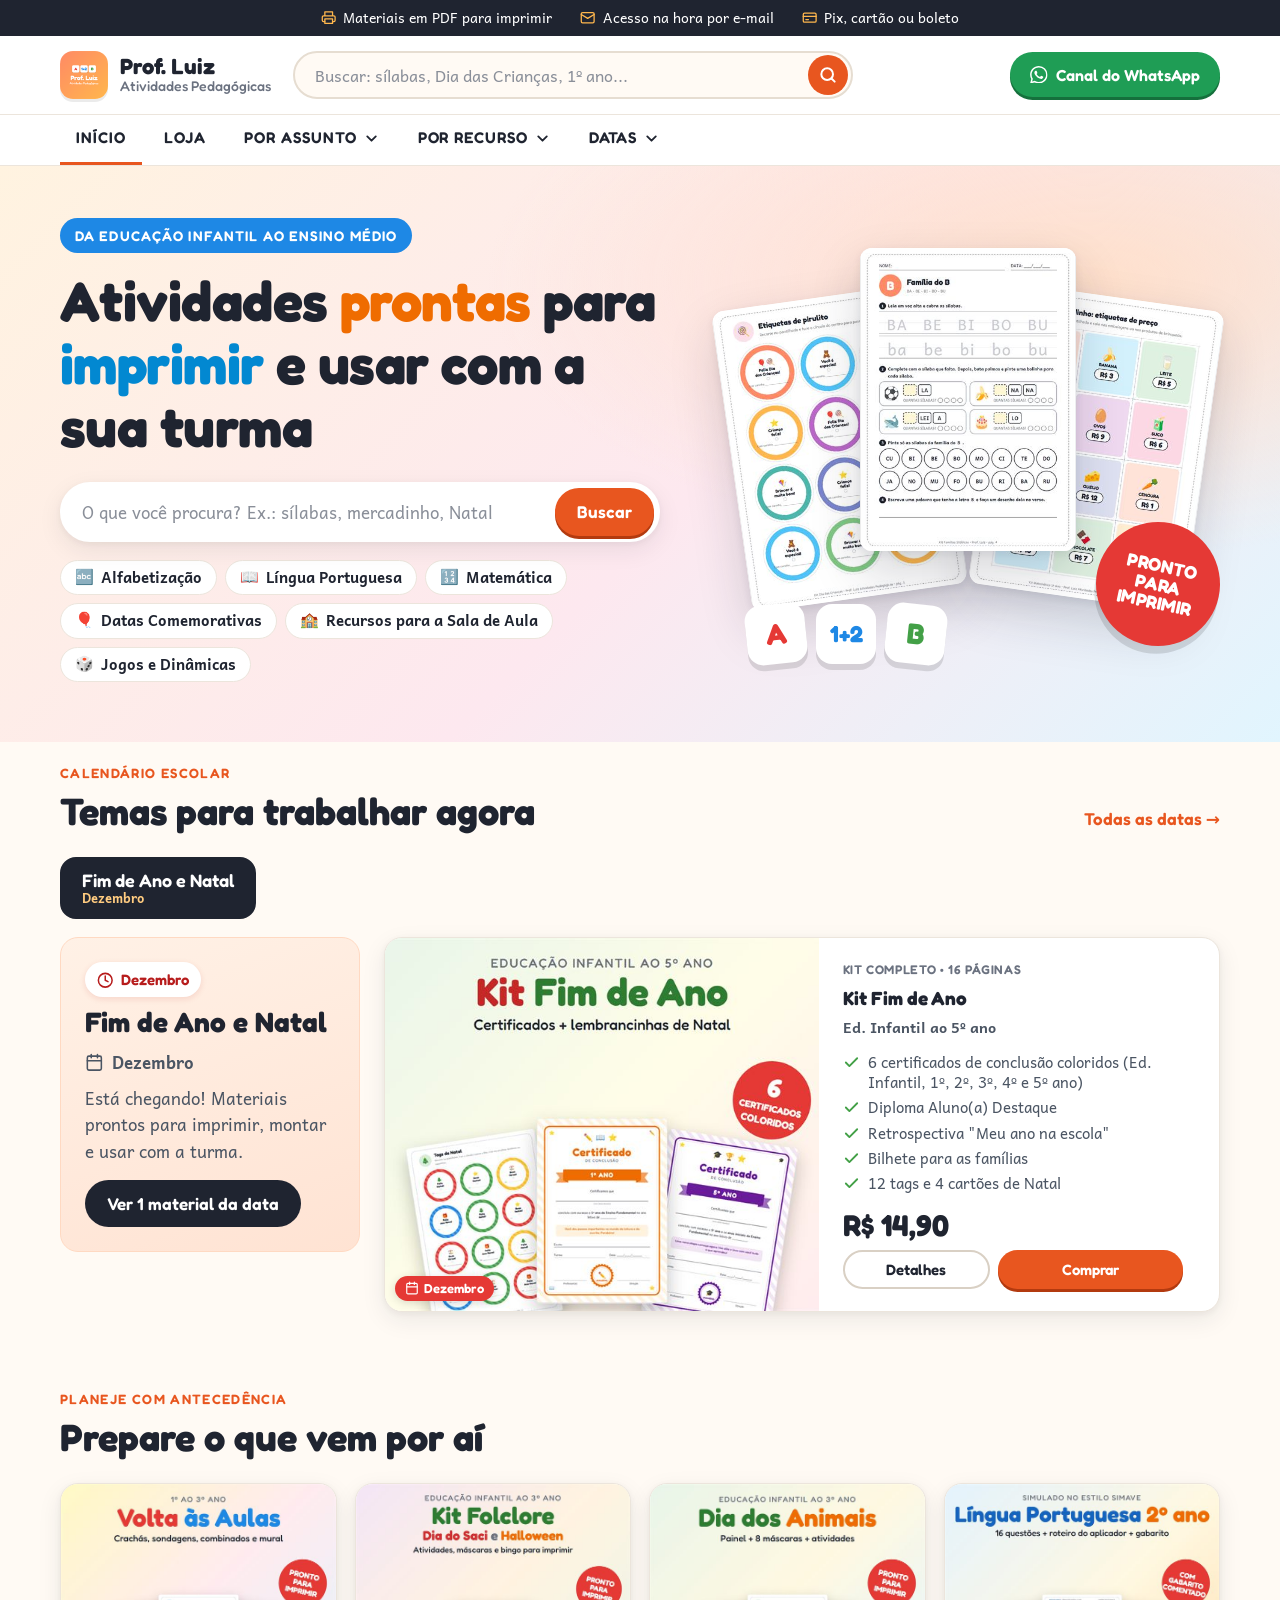
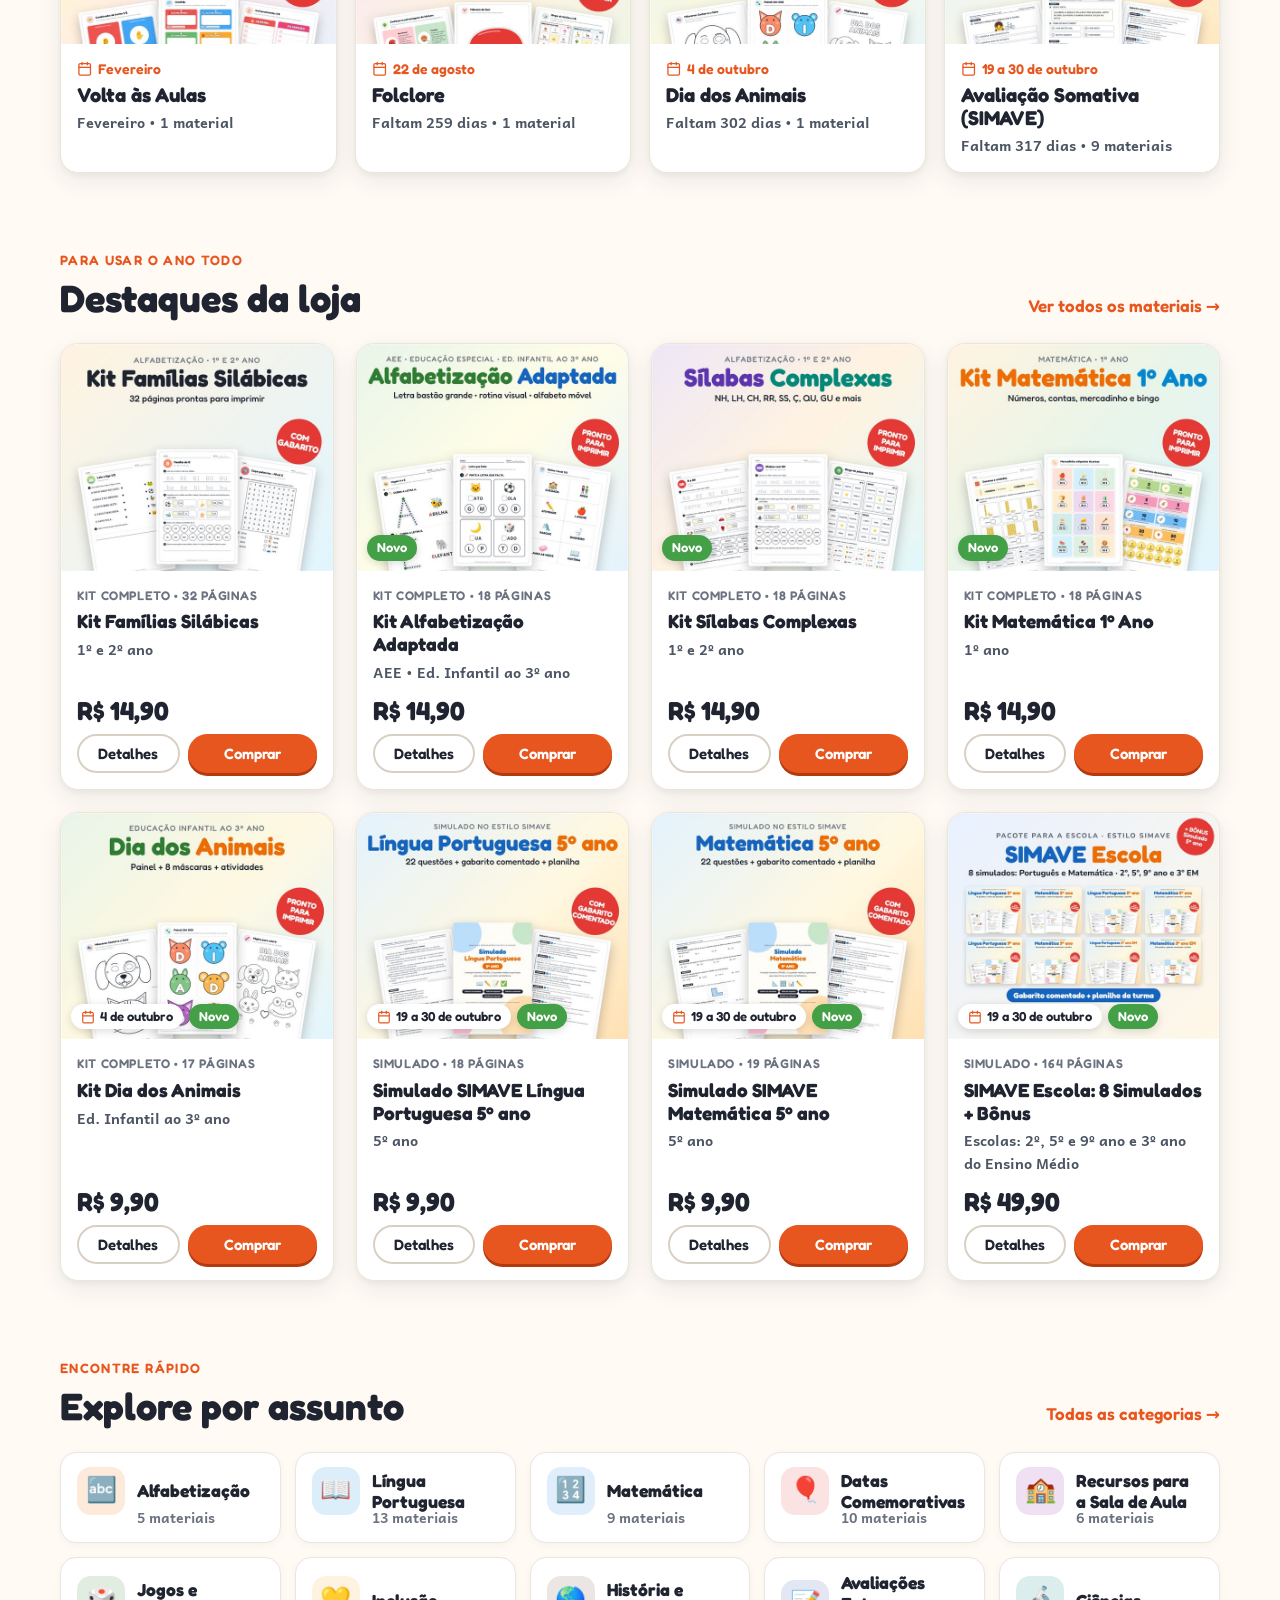
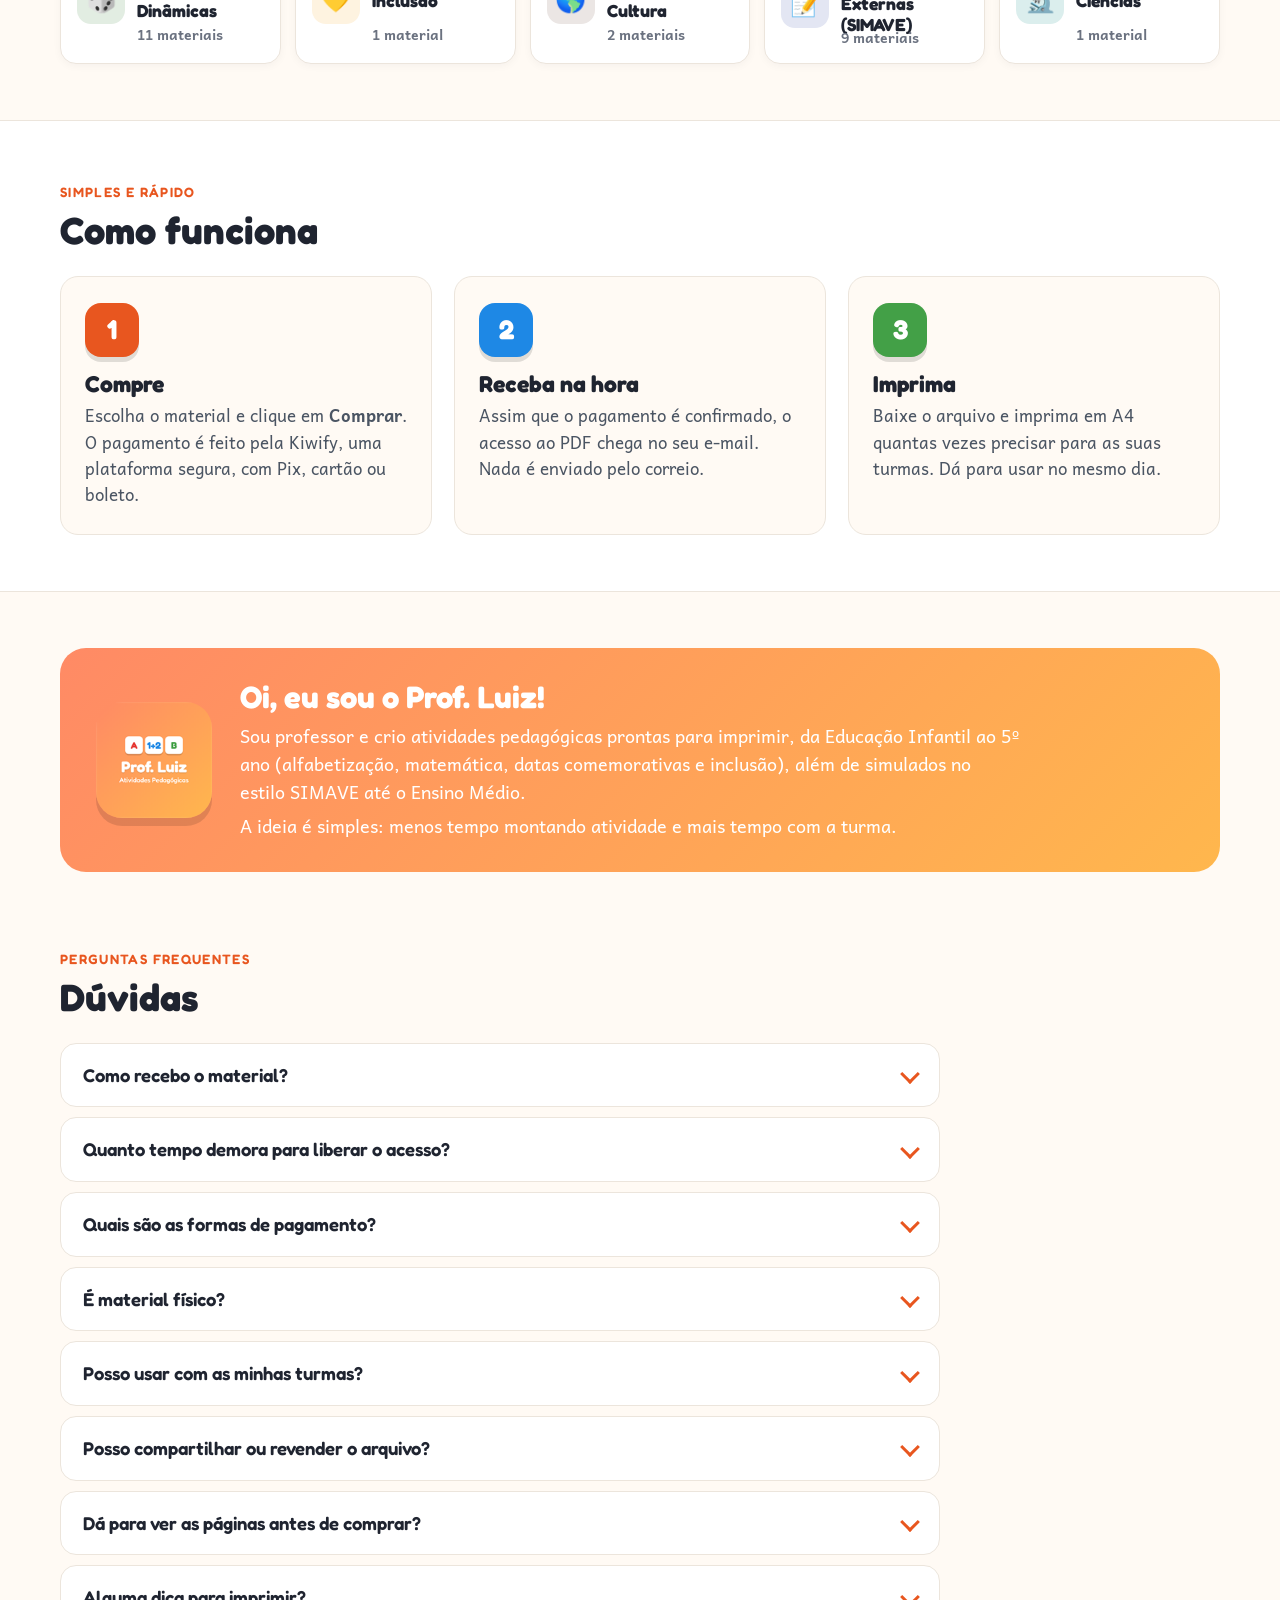
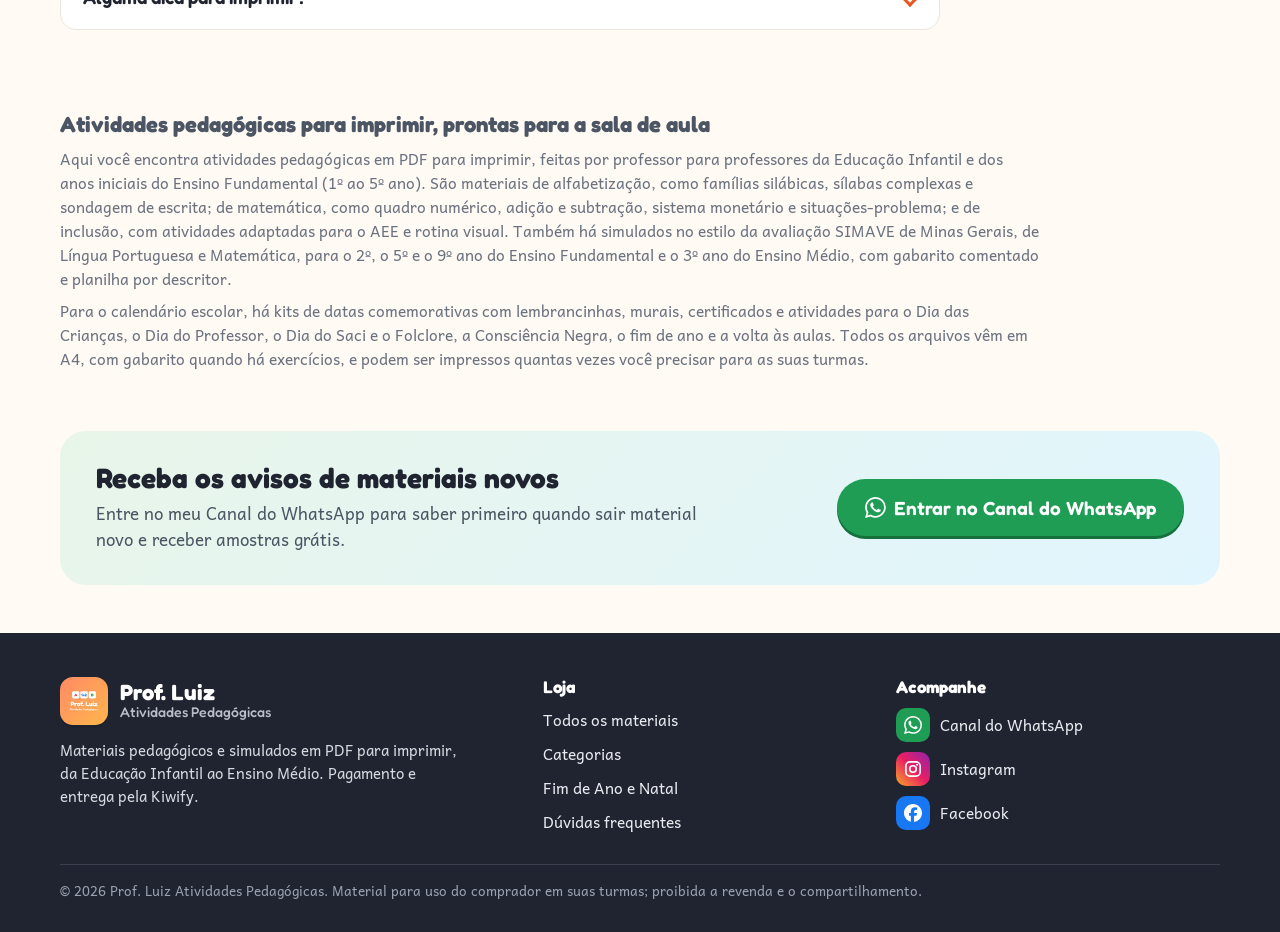
==== commit 02b1d1db: "Adiciona 5 produtos, amostras gratis, faixa da Somativa e oferta do combo SIMAVE Escola Co-Authored-" ====
--- a/index.html
+++ b/index.html
@@ -61,6 +61,8 @@
     </div>
   </section>
 
+  <section class="secao" id="sec-somativa" hidden><div class="container" id="faixa-somativa"></div></section>
+
   <section class="secao secao-agora">
     <div class="container">
       <div class="secao-cab">
@@ -183,7 +185,7 @@
         </details>
         <details>
           <summary>Posso usar com as minhas turmas?</summary>
-          <div class="resp"><p>Pode, e é para isso que eles foram feitos! Você pode imprimir quantas vezes precisar para usar em sala com as suas turmas, ano após ano.</p></div>
+          <div class="resp"><p>Pode, e é para isso que eles foram feitos! Você pode imprimir quantas vezes precisar para usar em sala com as suas turmas, ano após ano. Para a escola toda, o pacote <a href="produto.html?id=combo-simave-escola">SIMAVE Escola</a> libera o uso dos simulados para todos os professores de uma escola.</p></div>
         </details>
         <details>
           <summary>Posso compartilhar ou revender o arquivo?</summary>
@@ -191,7 +193,7 @@
         </details>
         <details>
           <summary>Dá para ver as páginas antes de comprar?</summary>
-          <div class="resp"><p>Sim. Na página de cada material há uma galeria com algumas páginas. No Instagram e no Canal do WhatsApp eu também divulgo amostras grátis.</p></div>
+          <div class="resp"><p>Sim. Na página de cada material há uma galeria com algumas páginas e o botão <b>Baixar amostra grátis</b>, com um PDF de 3 ou 4 páginas para você imprimir e testar com a turma.</p></div>
         </details>
         <details>
           <summary>Alguma dica para imprimir?</summary>
--- a/style.css
+++ b/style.css
@@ -527,3 +527,20 @@
 .etiquetas-linha .etq-breve { border-color: transparent; }
 .aviso-breve { background: #fff8e1; border: 1px solid #ffe082; border-radius: 10px; padding: 10px 12px; margin: 0 0 10px; font-size: 15px; }
 
+
+/* ---------- Amostra grátis, upsell e faixa da Somativa ---------- */
+.btn-amostra { margin-top: 10px; }
+.upsell { display: block; margin-top: 12px; padding: 12px 14px; border-radius: 12px; background: var(--ceu); color: var(--tinta); text-decoration: none; font-size: 15px; line-height: 1.4; border: 2px dashed #90caf9; }
+.upsell:hover { border-color: var(--azul); }
+
+.faixa-somativa { display: grid; grid-template-columns: 1.4fr 1fr; gap: 24px; align-items: center; background: linear-gradient(135deg, #e3f2fd, #fff3e0); border-radius: var(--raio); padding: 26px; box-shadow: var(--sombra); }
+.faixa-somativa h2 { font-size: clamp(22px, 3vw, 30px); margin: 10px 0 8px; color: #1565c0; }
+.faixa-somativa p { margin: 0 0 16px; color: var(--cinza); }
+.fs-etq { display: inline-flex; align-items: center; gap: 6px; background: var(--vermelho); color: #fff; font-family: var(--titulo); font-size: 15px; padding: 6px 12px; border-radius: 999px; }
+.fs-botoes { display: flex; flex-wrap: wrap; gap: 10px; }
+.fs-capa img { width: 100%; border-radius: 12px; box-shadow: var(--sombra-forte); display: block; }
+@media (max-width: 720px) {
+  .faixa-somativa { grid-template-columns: 1fr; padding: 18px; }
+  .fs-capa { order: -1; }
+  .fs-botoes .btn { flex: 1 1 100%; justify-content: center; }
+}
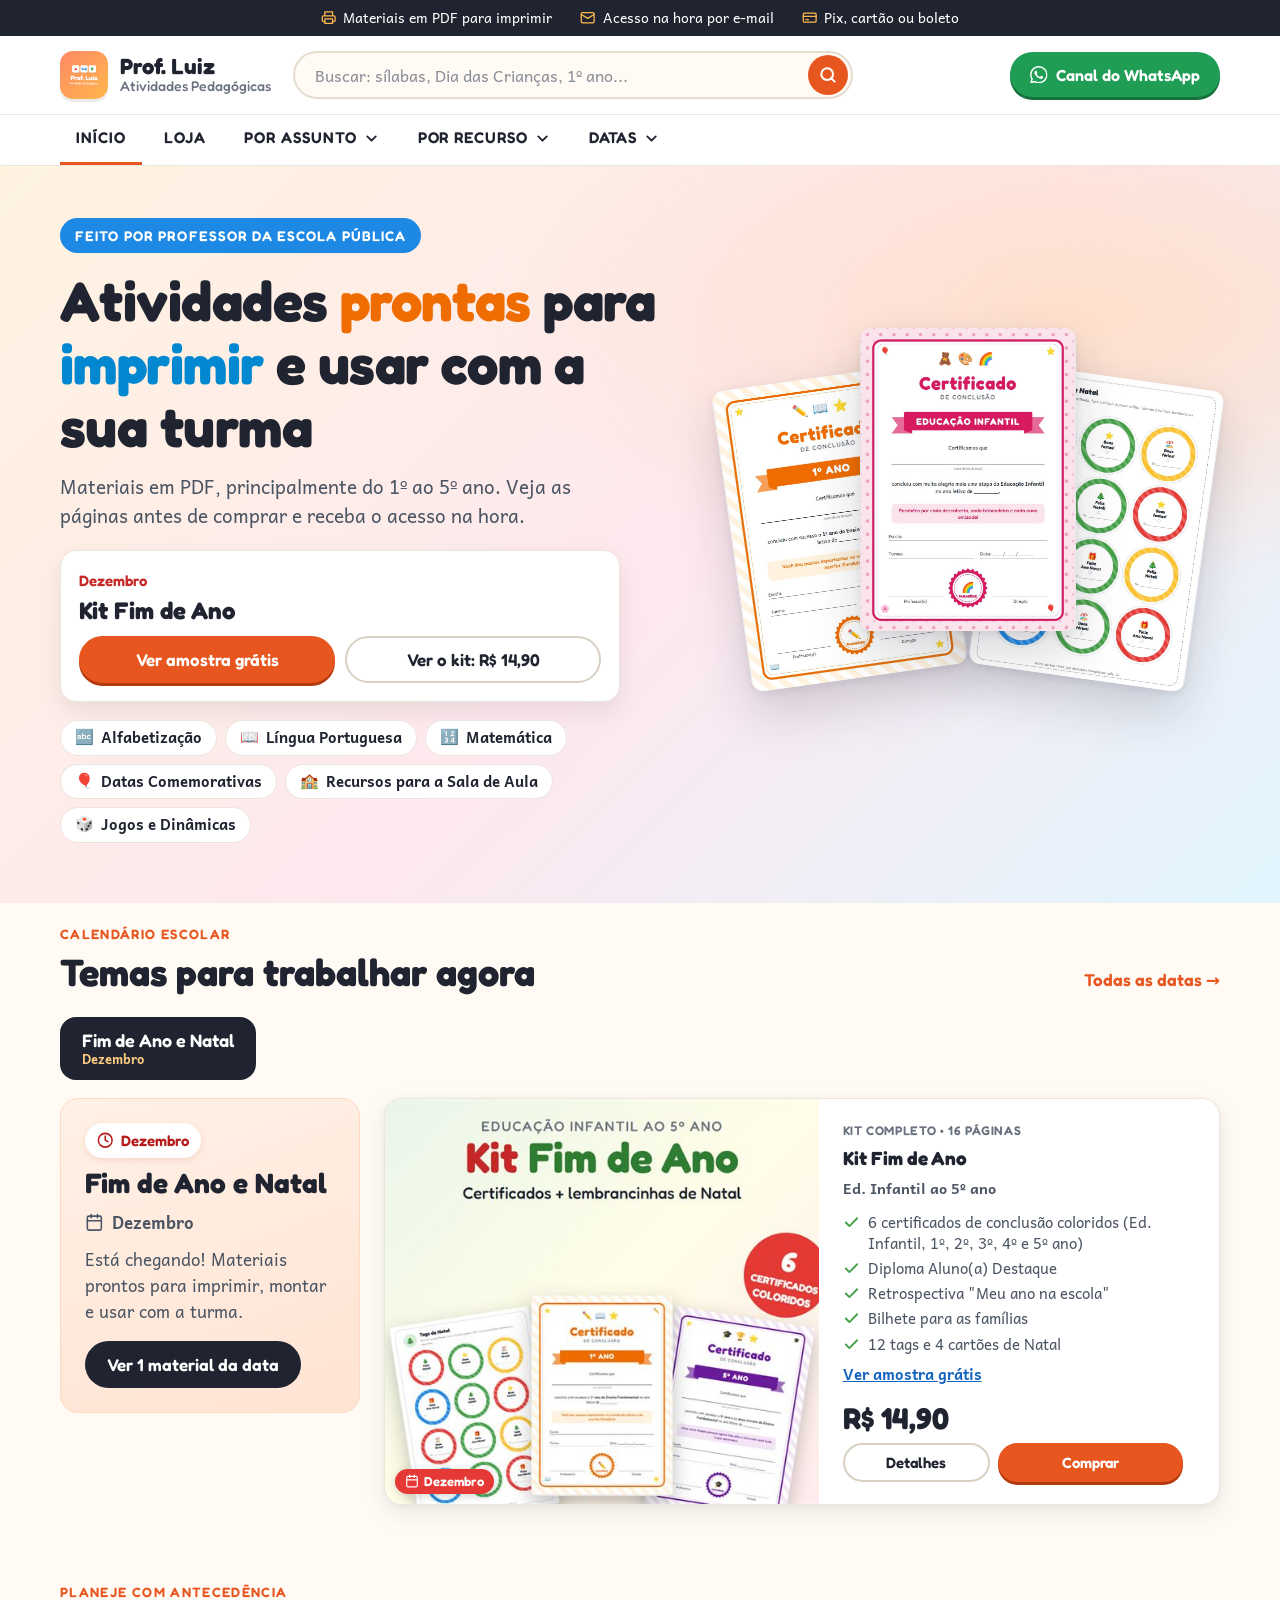
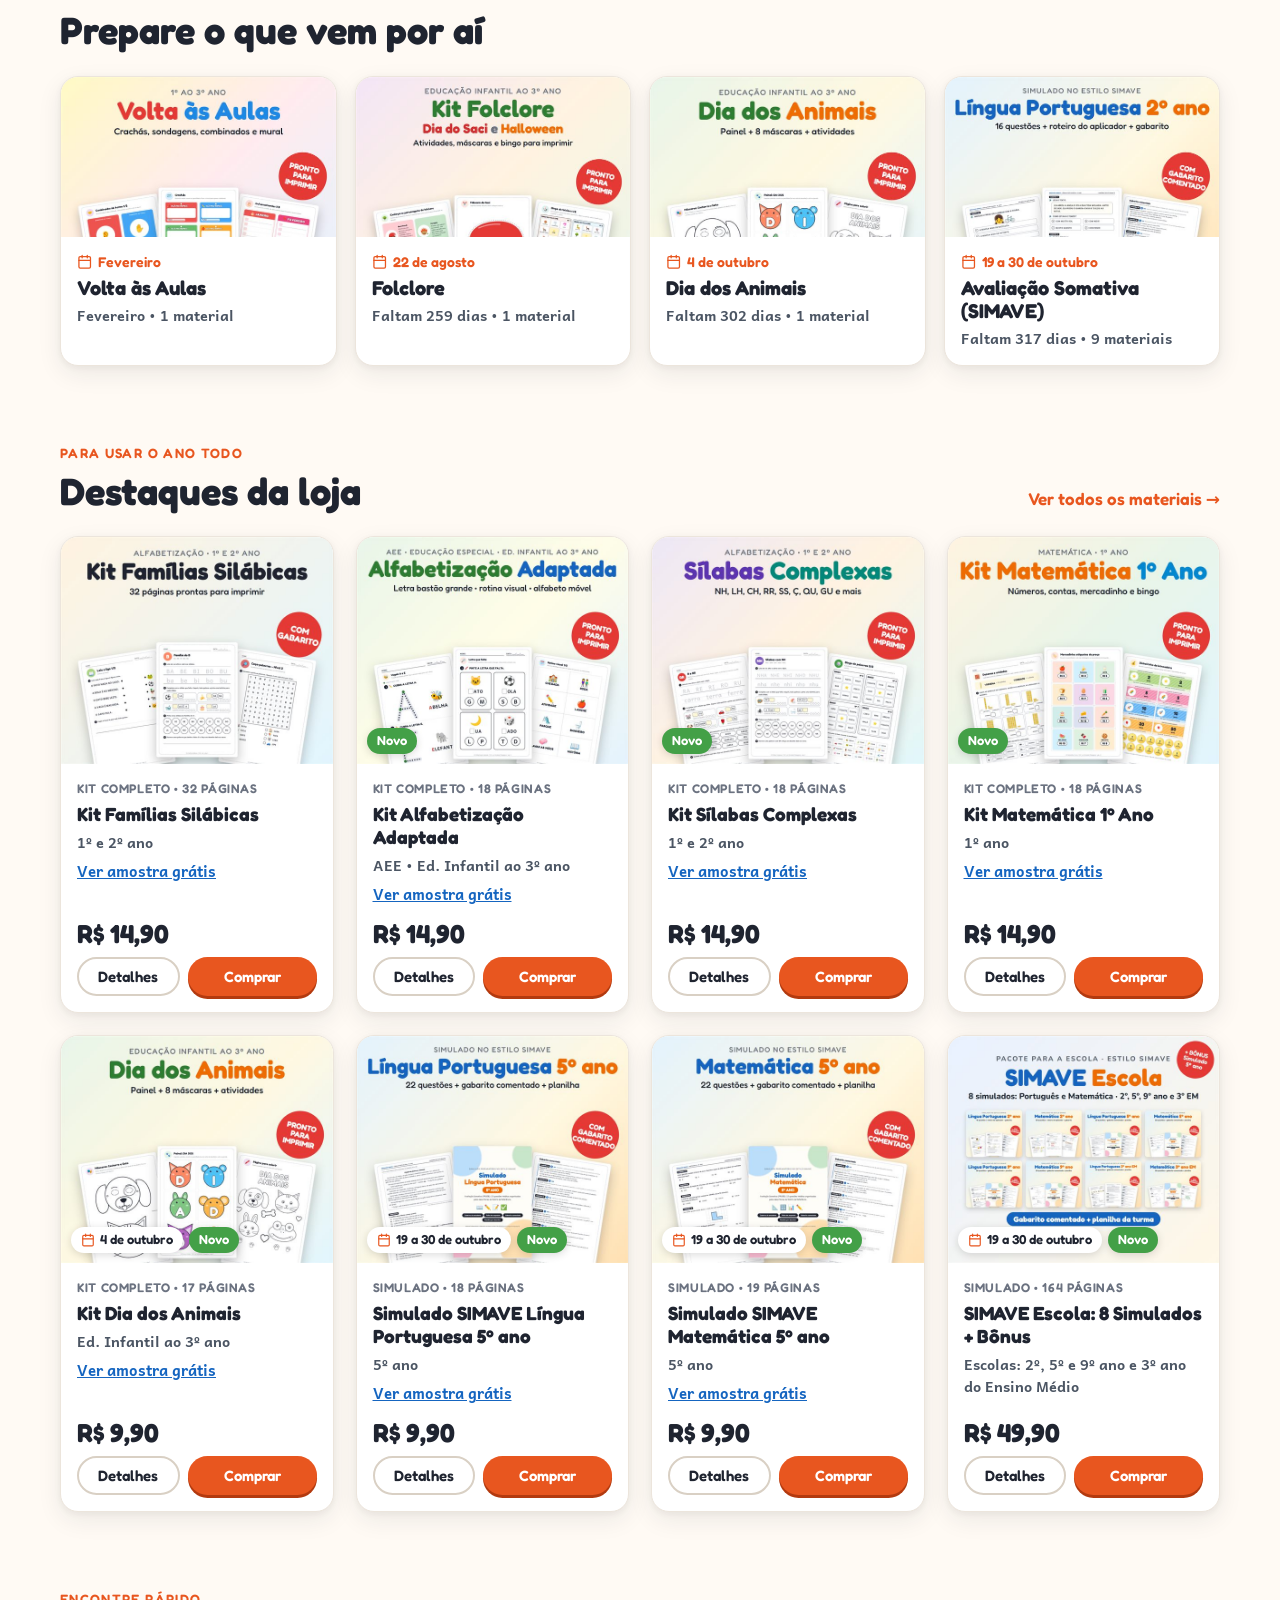
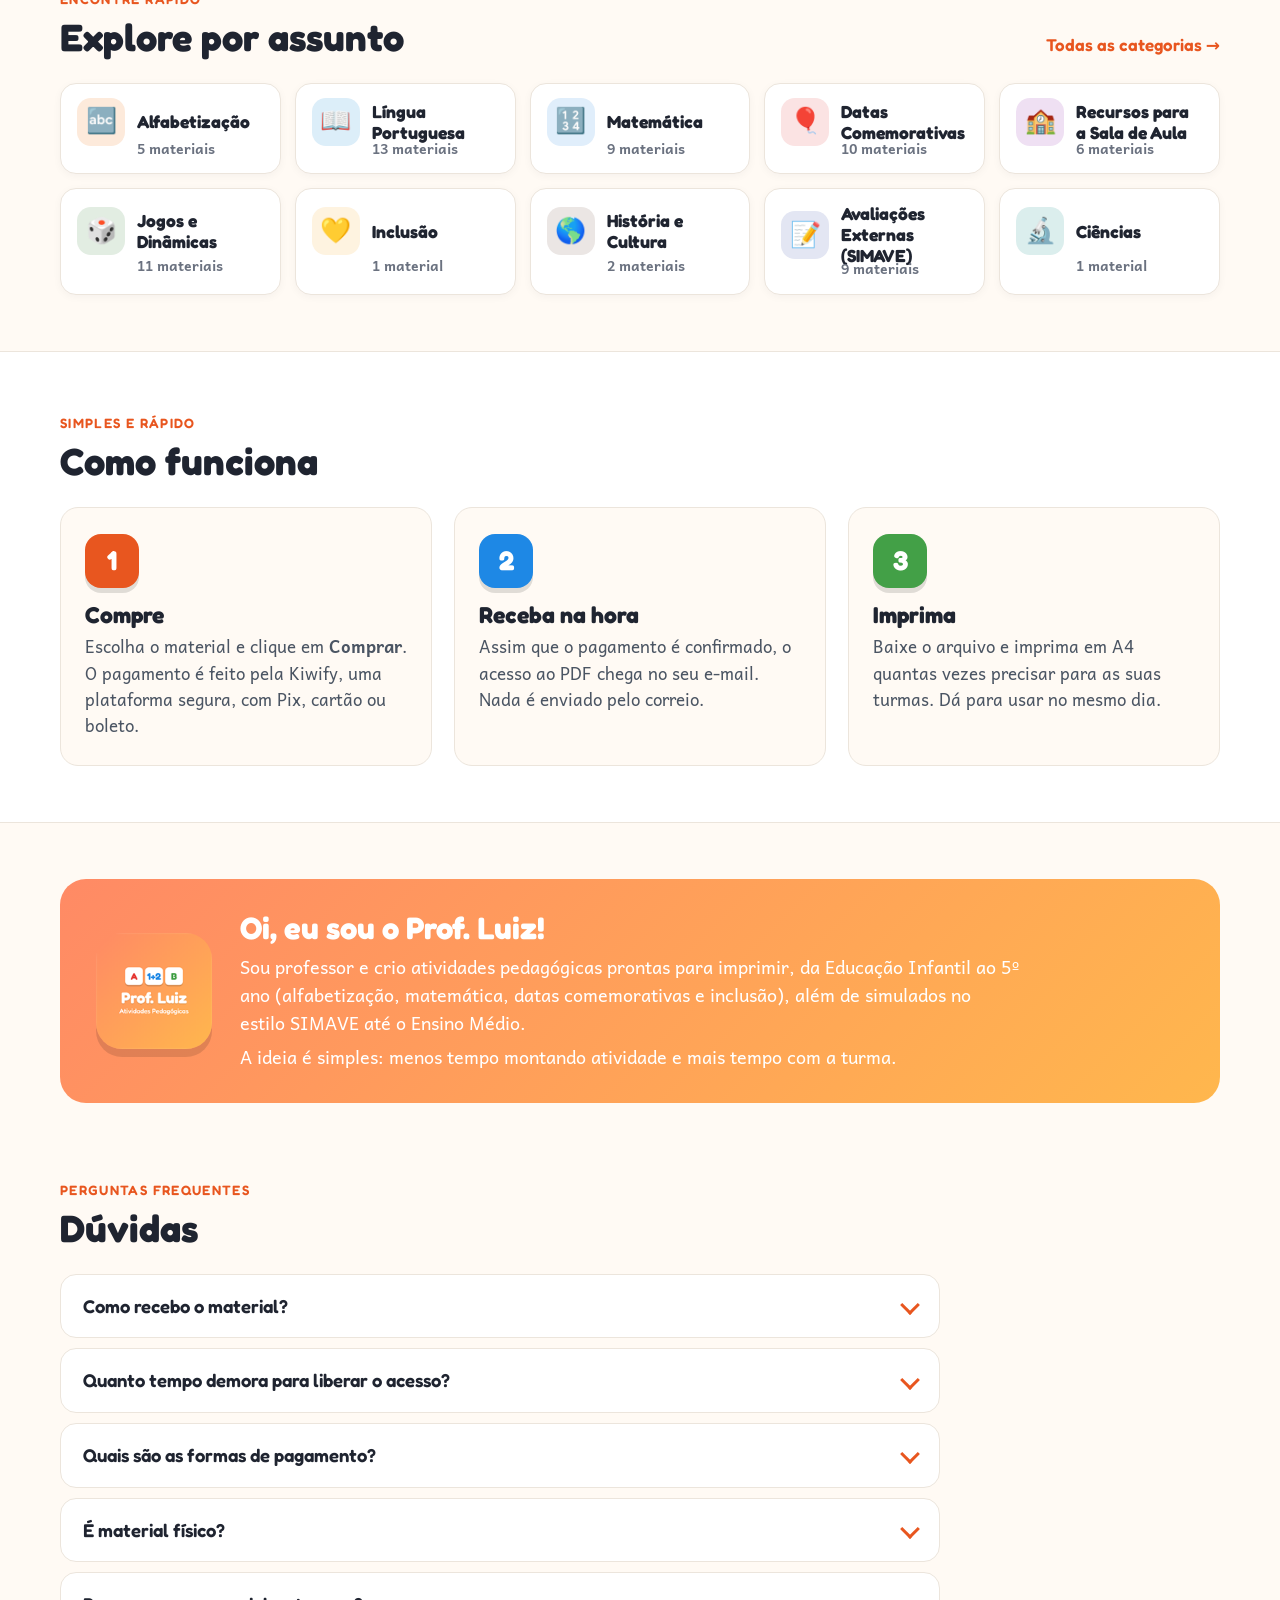
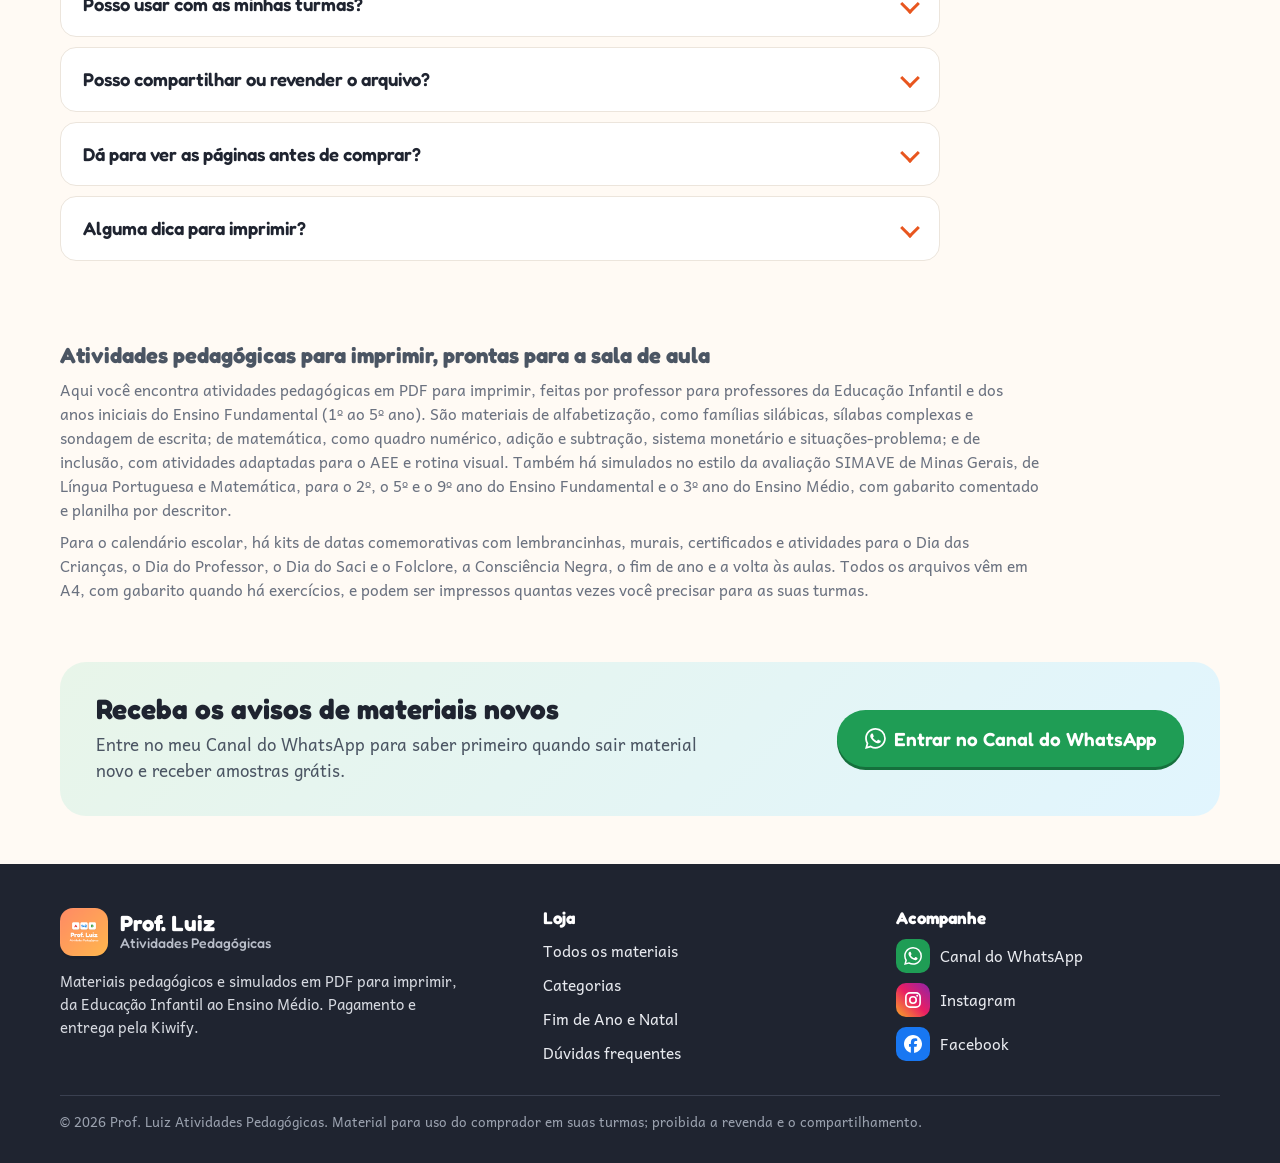
==== commit 5472f810: "Destaca campanha, amostra e paginas reais na loja Co-Authored-By: Claude Opus 5.5 <noreply@anthropic" ====
--- a/index.html
+++ b/index.html
@@ -41,22 +41,23 @@
   <section class="abertura">
     <div class="container">
       <div class="abertura-texto">
-        <span class="kicker">Da Educação Infantil ao Ensino Médio</span>
+        <span class="kicker">Feito por professor da escola pública</span>
         <h1>Atividades <span class="l">prontas</span> para <span class="a">imprimir</span> e usar com a sua turma</h1>
-        <p class="sub">Materiais em PDF de alfabetização, matemática, simulados SIMAVE, inclusão e datas comemorativas. Você compra, recebe o acesso na hora no e-mail e imprime quantas vezes precisar.</p>
-        <form class="busca busca-grande" action="loja.html" role="search">
-          <label class="sr" for="busca-home">O que você procura?</label>
-          <input id="busca-home" name="q" type="search" placeholder="O que você procura? Ex.: sílabas, mercadinho, Natal" autocomplete="off">
-          <button type="submit" class="btn btn-comprar">Buscar</button>
-        </form>
+        <p class="sub">Materiais em PDF, principalmente do 1º ao 5º ano. Veja as páginas antes de comprar e receba o acesso na hora.</p>
+        <div class="campanha" id="campanha">
+          <span class="campanha-rotulo" id="campanha-rotulo">Para trabalhar agora</span>
+          <strong id="campanha-nome">Veja todos os materiais</strong>
+          <div class="campanha-botoes">
+            <a class="btn btn-comprar" id="campanha-amostra" href="loja.html">Ver amostra grátis</a>
+            <a class="btn btn-contorno" id="campanha-kit" href="loja.html">Ver todos os materiais</a>
+          </div>
+        </div>
         <div class="atalhos" id="atalhos" aria-label="Assuntos"></div>
       </div>
       <div class="leque" aria-hidden="true">
-        <div class="pg p1"><img src="img/produtos/kit-dia-das-criancas/t3.jpg" width="360" height="503" alt=""></div>
-        <div class="pg p2"><img src="img/produtos/kit-alfabetizacao/t4.jpg" width="360" height="503" alt="" fetchpriority="high"></div>
-        <div class="pg p3"><img src="img/produtos/kit-matematica-1ano/t12.jpg" width="360" height="503" alt=""></div>
-        <div class="blocos"><span>A</span><span>1+2</span><span>B</span></div>
-        <div class="selo">PRONTO<br>PARA<br>IMPRIMIR</div>
+        <div class="pg p1"><img id="lq1" src="img/produtos/kit-dia-das-criancas/t3.jpg" width="360" height="503" alt=""></div>
+        <div class="pg p2"><img id="lq2" src="img/produtos/kit-alfabetizacao/t4.jpg" width="360" height="503" alt="" fetchpriority="high"></div>
+        <div class="pg p3"><img id="lq3" src="img/produtos/kit-matematica-1ano/t12.jpg" width="360" height="503" alt=""></div>
       </div>
     </div>
   </section>
--- a/style.css
+++ b/style.css
@@ -544,3 +544,20 @@
   .fs-capa { order: -1; }
   .fs-botoes .btn { flex: 1 1 100%; justify-content: center; }
 }
+
+
+/* Rascunho: campanha no primeiro bloco */
+.campanha { margin-top: 20px; padding: 18px; background: #fff; border: 1px solid var(--linha); border-radius: 16px; box-shadow: 0 10px 26px rgba(0,0,0,.08); max-width: 560px; }
+.campanha-rotulo { display: block; color: #c62828; font-family: var(--titulo); font-weight: 600; font-size: 15px; }
+.campanha strong { display: block; font-family: var(--titulo); font-size: 24px; line-height: 1.15; margin: 4px 0 12px; }
+.campanha-botoes { display: flex; flex-wrap: wrap; gap: 10px; }
+.campanha-botoes .btn { flex: 1 1 200px; justify-content: center; text-align: center; }
+.card-amostra { font-size: 15px; font-weight: 700; color: #1565c0; margin-top: 2px; }
+.card-amostra:hover { text-decoration: underline; }
+@media (max-width: 900px) { .leque { max-width: 420px; margin: 0 auto; } }
+.abertura .sub { display: block; position: static; background: none; border: 0; box-shadow: none; padding: 0; min-width: 0; width: auto; }
+@media (max-width: 960px) {
+  .abertura .leque { display: block; height: 300px; width: 100%; margin-top: 8px; }
+  .abertura .atalhos { display: none; }
+  .kicker { font-size: 13px; }
+}
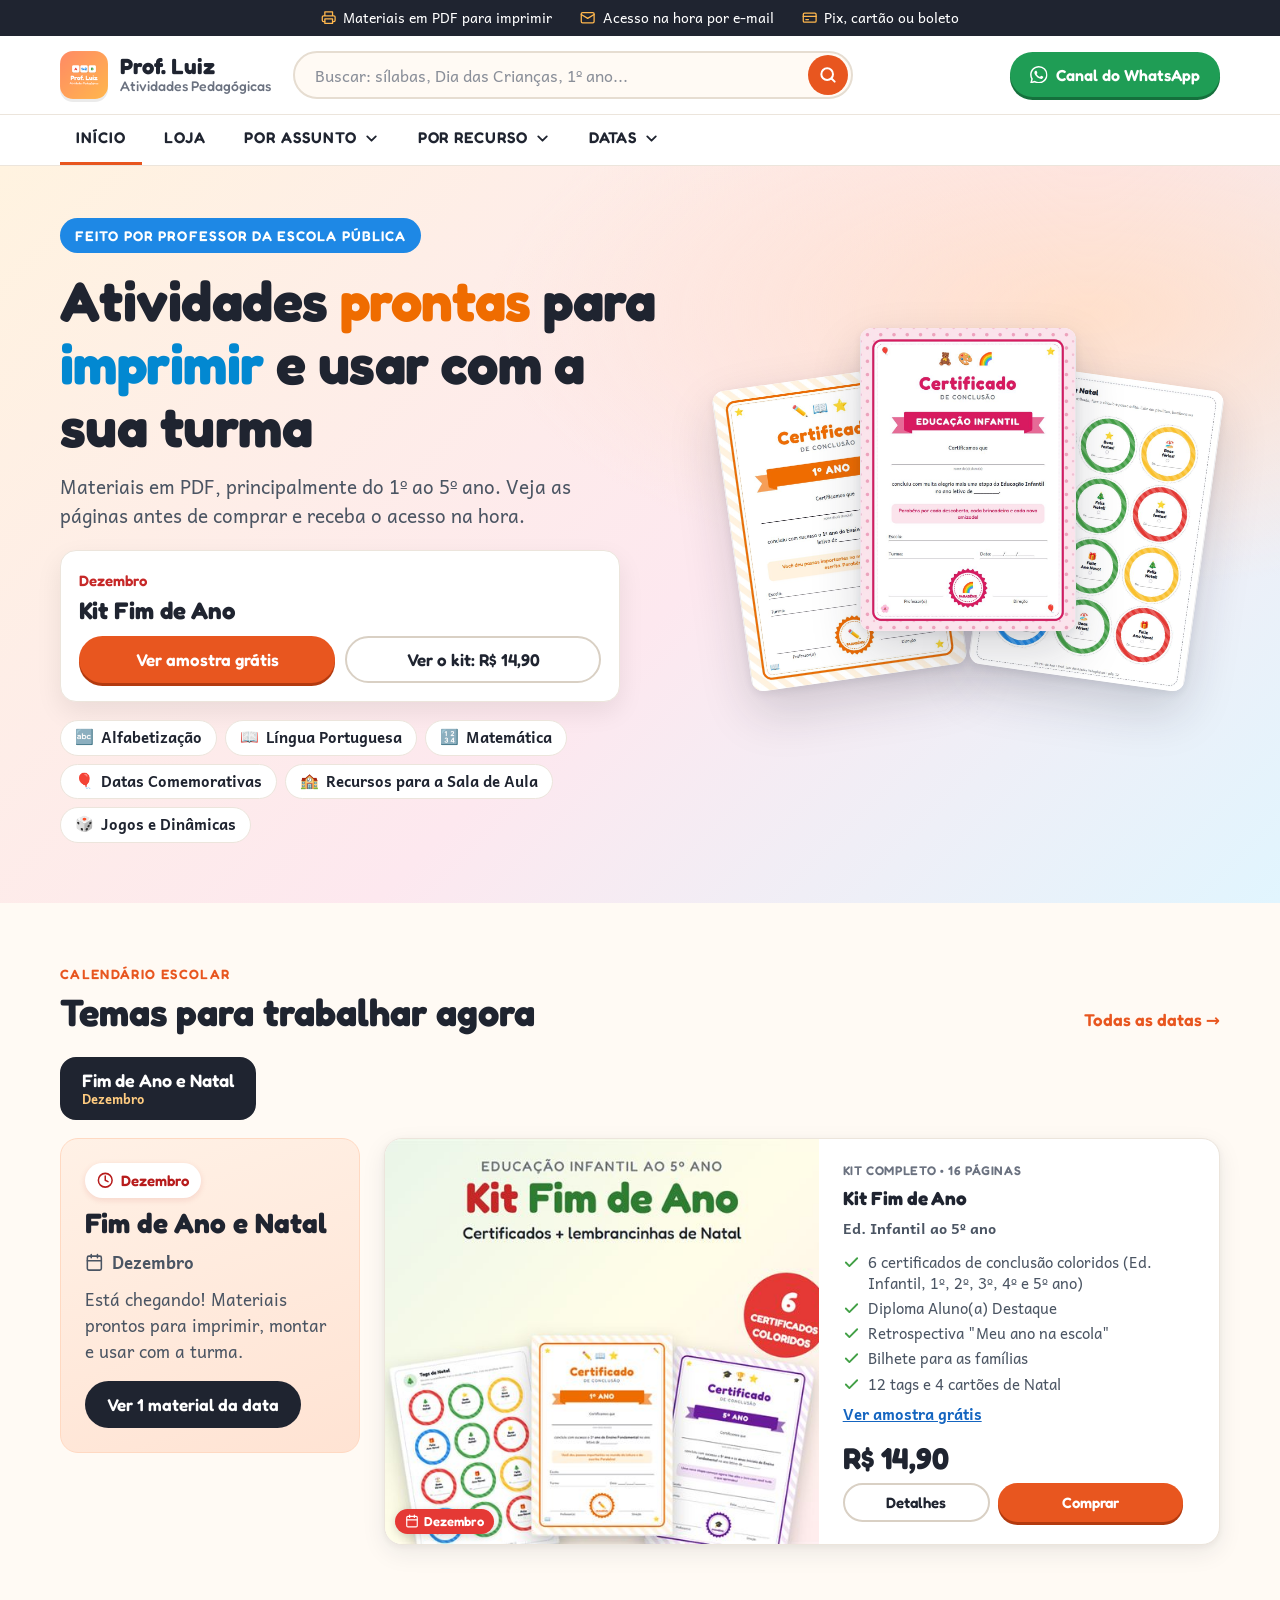
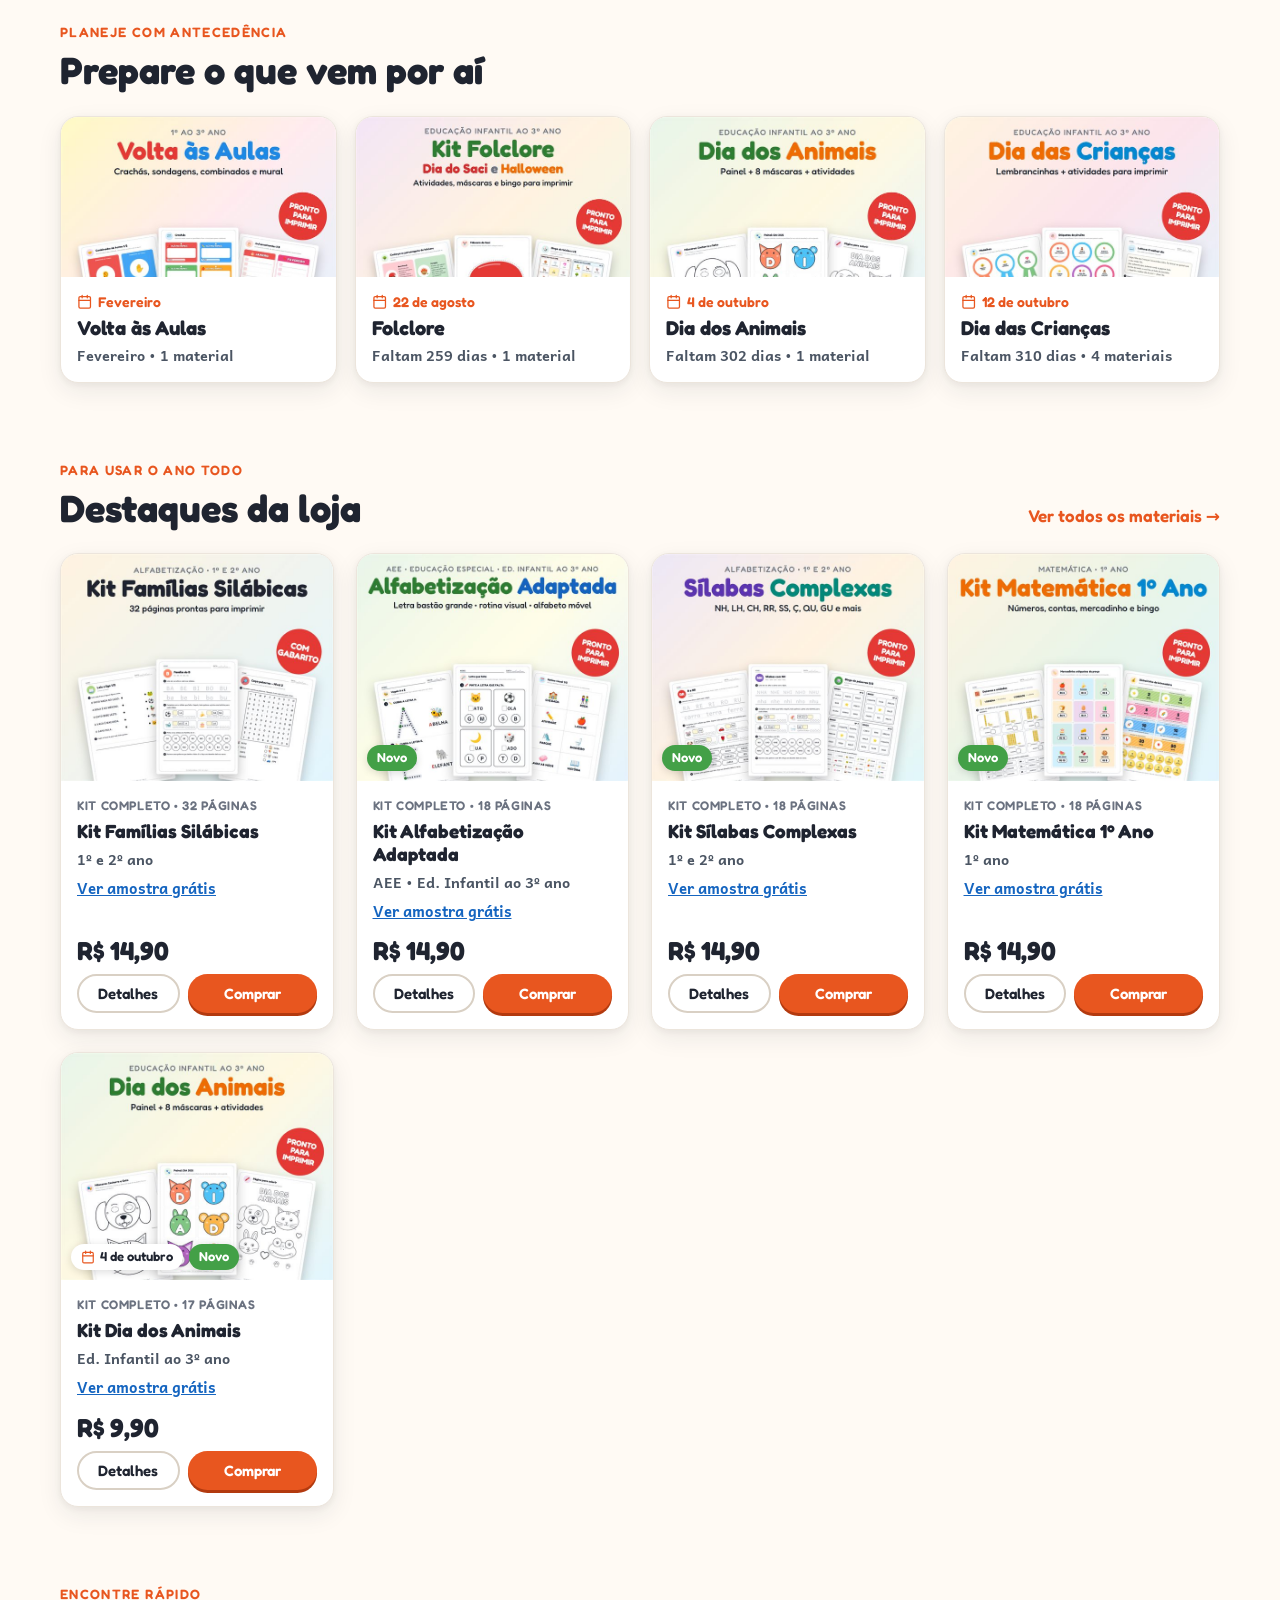
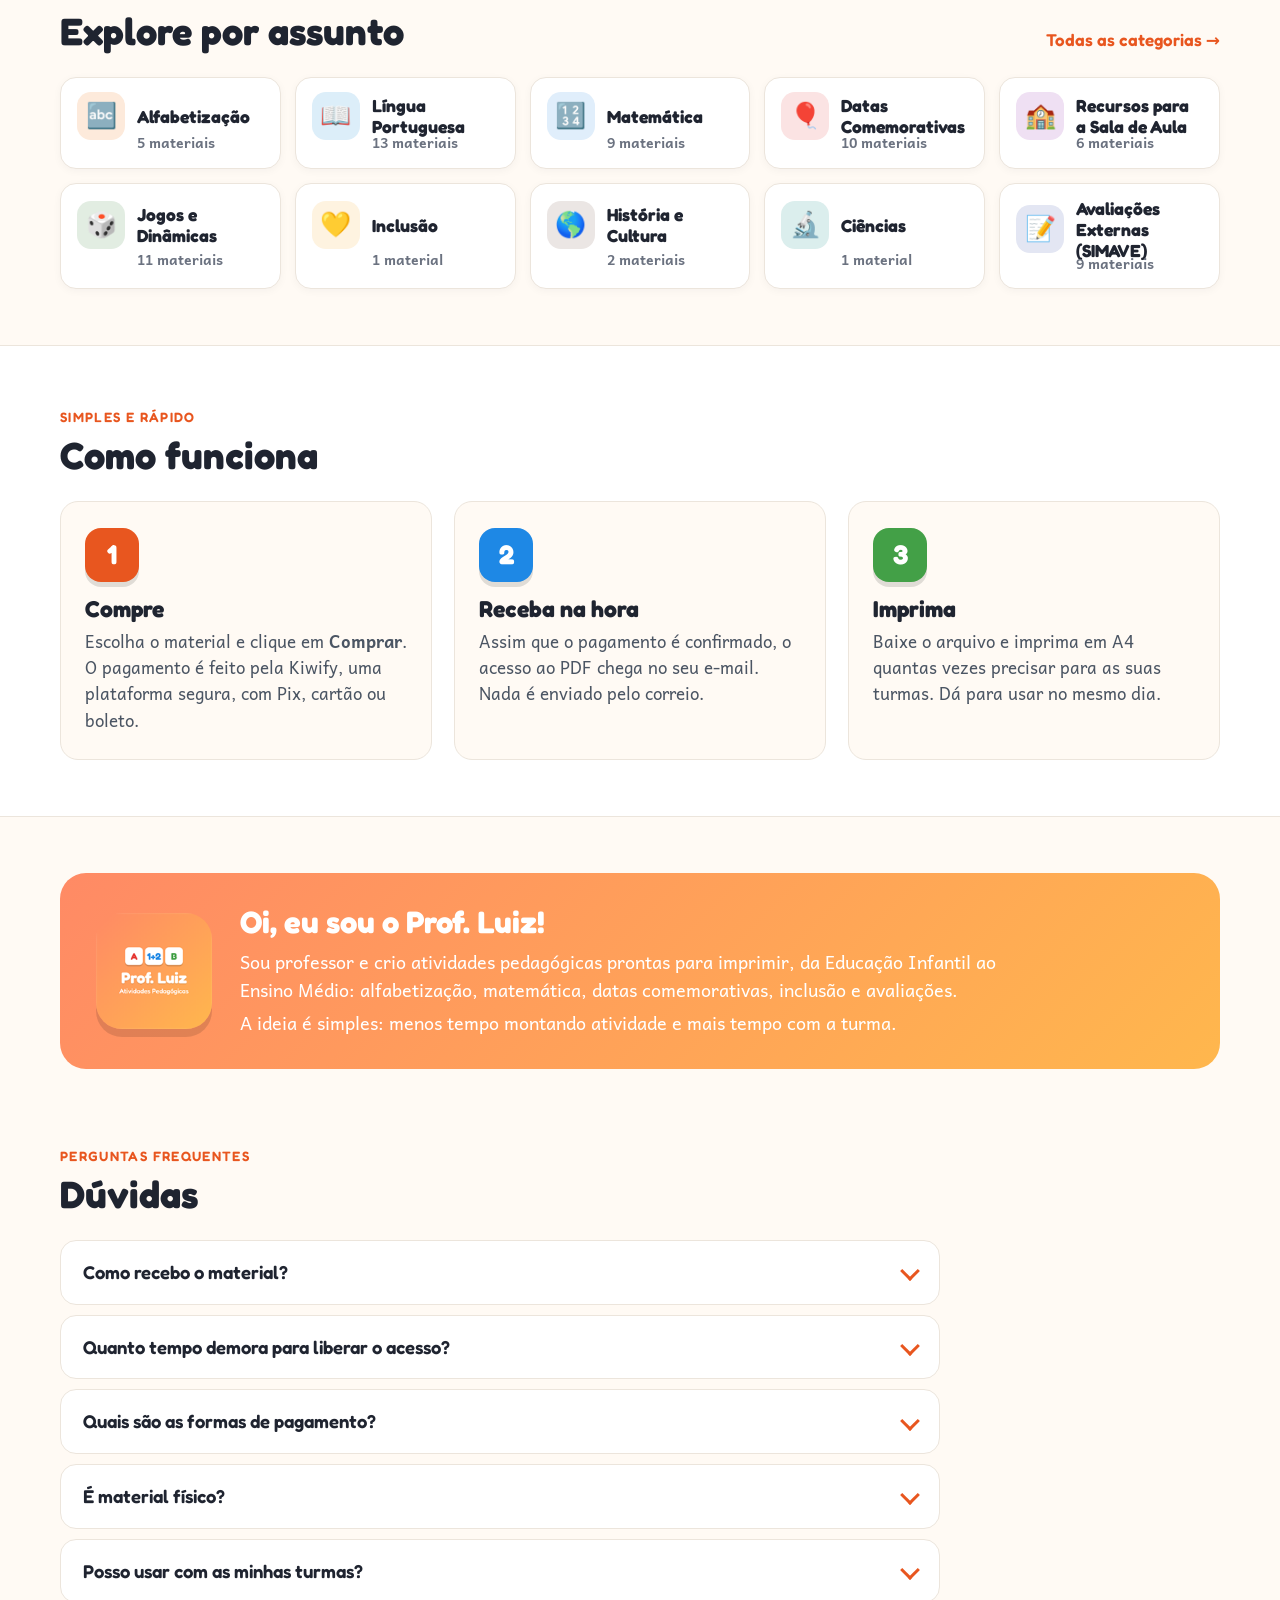
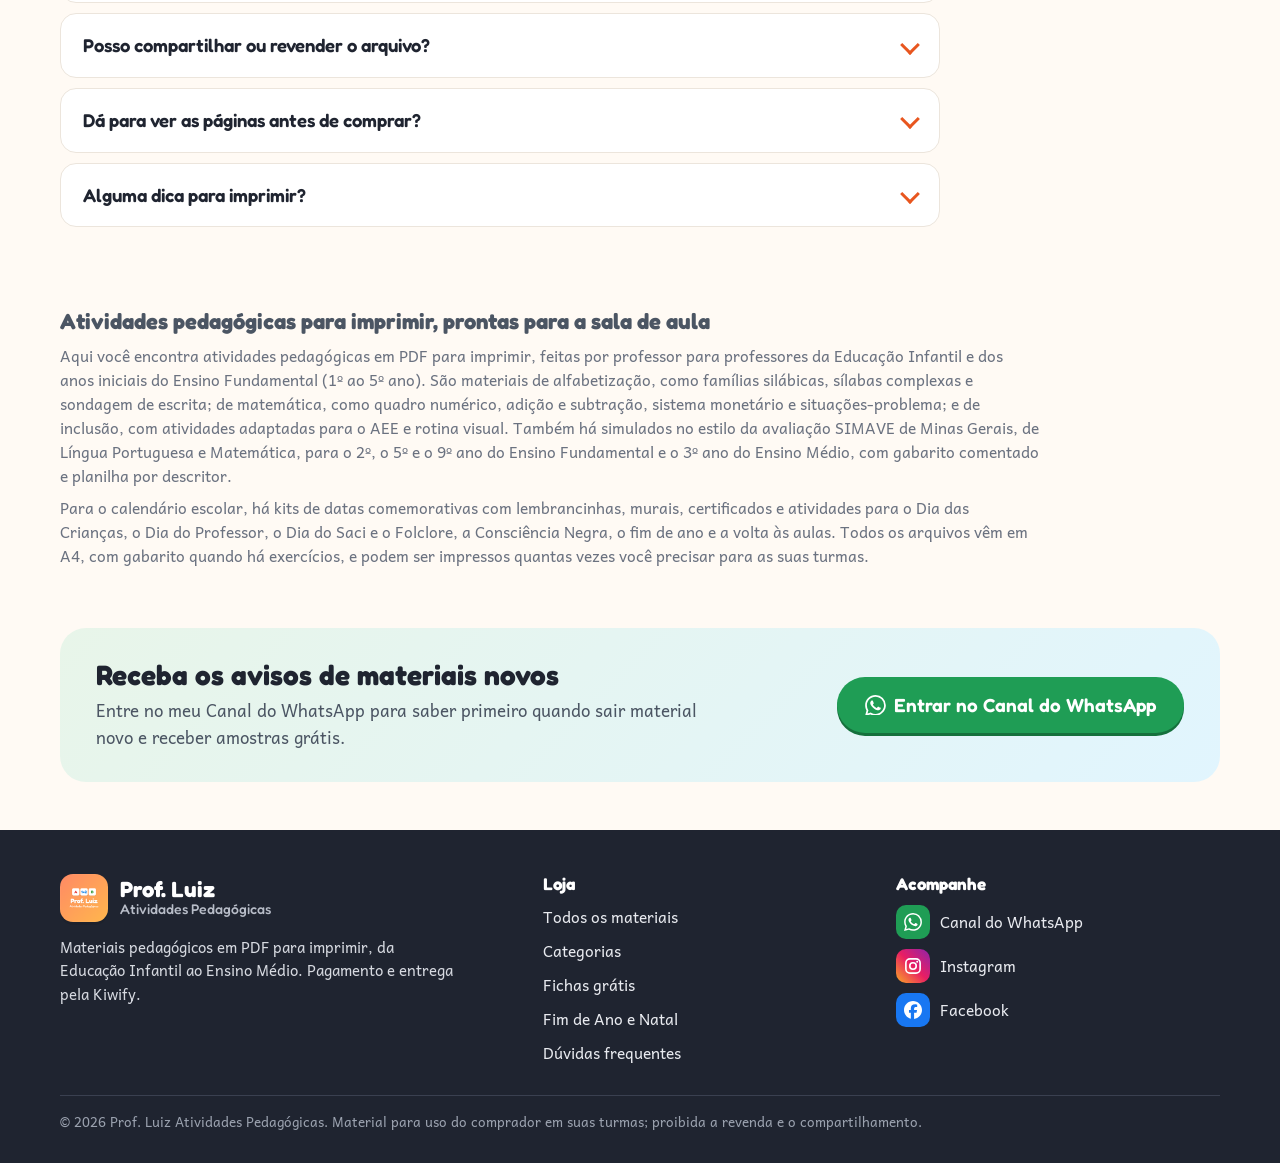
==== commit 3cf69efb: "Tira simulados do destaque e cria pagina da bio Co-Authored-By: Claude Opus 5.5 <noreply@anthropic.c" ====
--- a/index.html
+++ b/index.html
@@ -4,7 +4,7 @@
 <meta charset="utf-8">
 <meta name="viewport" content="width=device-width, initial-scale=1">
 <title>Prof. Luiz Atividades Pedagógicas | Atividades para imprimir</title>
-<meta name="description" content="Atividades pedagógicas em PDF para imprimir, da Educação Infantil ao Ensino Médio: alfabetização, matemática, simulados SIMAVE, inclusão, jogos e datas comemorativas. Pague com Pix, cartão ou boleto e receba na hora por e-mail.">
+<meta name="description" content="Atividades pedagógicas em PDF para imprimir, da Educação Infantil ao Ensino Médio: alfabetização, matemática, inclusão, jogos e datas comemorativas. Pague com Pix, cartão ou boleto e receba na hora por e-mail.">
 <meta name="theme-color" content="#ff8a65">
 
 <!-- ENDEREÇO DO SITE: se o seu endereço não for https://luizbragarezende-eng.github.io/loja,
@@ -17,7 +17,7 @@
 <meta property="og:locale" content="pt_BR">
 <meta property="og:site_name" content="Prof. Luiz Atividades Pedagógicas">
 <meta property="og:title" content="Prof. Luiz Atividades Pedagógicas | Atividades para imprimir">
-<meta property="og:description" content="Materiais em PDF da Educação Infantil ao Ensino Médio: alfabetização, matemática, simulados SIMAVE, inclusão e datas comemorativas. Receba na hora por e-mail e imprima.">
+<meta property="og:description" content="Materiais em PDF da Educação Infantil ao Ensino Médio: alfabetização, matemática, inclusão e datas comemorativas. Receba na hora por e-mail e imprima.">
 <meta property="og:image:width" content="1200">
 <meta property="og:image:height" content="630">
 <meta property="og:image:alt" content="Prof. Luiz Atividades Pedagógicas: atividades prontas para imprimir">
@@ -62,8 +62,6 @@
     </div>
   </section>
 
-  <section class="secao" id="sec-somativa" hidden><div class="container" id="faixa-somativa"></div></section>
-
   <section class="secao secao-agora">
     <div class="container">
       <div class="secao-cab">
@@ -149,7 +147,7 @@
         <img src="img/logo.png" width="120" height="120" alt="Logo do Prof. Luiz Atividades Pedagógicas" loading="lazy">
         <div>
           <h2>Oi, eu sou o Prof. Luiz!</h2>
-          <p>Sou professor e crio atividades pedagógicas prontas para imprimir, da Educação Infantil ao 5º ano (alfabetização, matemática, datas comemorativas e inclusão), além de simulados no estilo SIMAVE até o Ensino Médio.</p>
+          <p>Sou professor e crio atividades pedagógicas prontas para imprimir, da Educação Infantil ao Ensino Médio: alfabetização, matemática, datas comemorativas, inclusão e avaliações.</p>
           <p>A ideia é simples: menos tempo montando atividade e mais tempo com a turma.</p>
         </div>
       </div>
--- a/style.css
+++ b/style.css
@@ -533,18 +533,6 @@
 .upsell { display: block; margin-top: 12px; padding: 12px 14px; border-radius: 12px; background: var(--ceu); color: var(--tinta); text-decoration: none; font-size: 15px; line-height: 1.4; border: 2px dashed #90caf9; }
 .upsell:hover { border-color: var(--azul); }
 
-.faixa-somativa { display: grid; grid-template-columns: 1.4fr 1fr; gap: 24px; align-items: center; background: linear-gradient(135deg, #e3f2fd, #fff3e0); border-radius: var(--raio); padding: 26px; box-shadow: var(--sombra); }
-.faixa-somativa h2 { font-size: clamp(22px, 3vw, 30px); margin: 10px 0 8px; color: #1565c0; }
-.faixa-somativa p { margin: 0 0 16px; color: var(--cinza); }
-.fs-etq { display: inline-flex; align-items: center; gap: 6px; background: var(--vermelho); color: #fff; font-family: var(--titulo); font-size: 15px; padding: 6px 12px; border-radius: 999px; }
-.fs-botoes { display: flex; flex-wrap: wrap; gap: 10px; }
-.fs-capa img { width: 100%; border-radius: 12px; box-shadow: var(--sombra-forte); display: block; }
-@media (max-width: 720px) {
-  .faixa-somativa { grid-template-columns: 1fr; padding: 18px; }
-  .fs-capa { order: -1; }
-  .fs-botoes .btn { flex: 1 1 100%; justify-content: center; }
-}
-
 
 /* Rascunho: campanha no primeiro bloco */
 .campanha { margin-top: 20px; padding: 18px; background: #fff; border: 1px solid var(--linha); border-radius: 16px; box-shadow: 0 10px 26px rgba(0,0,0,.08); max-width: 560px; }
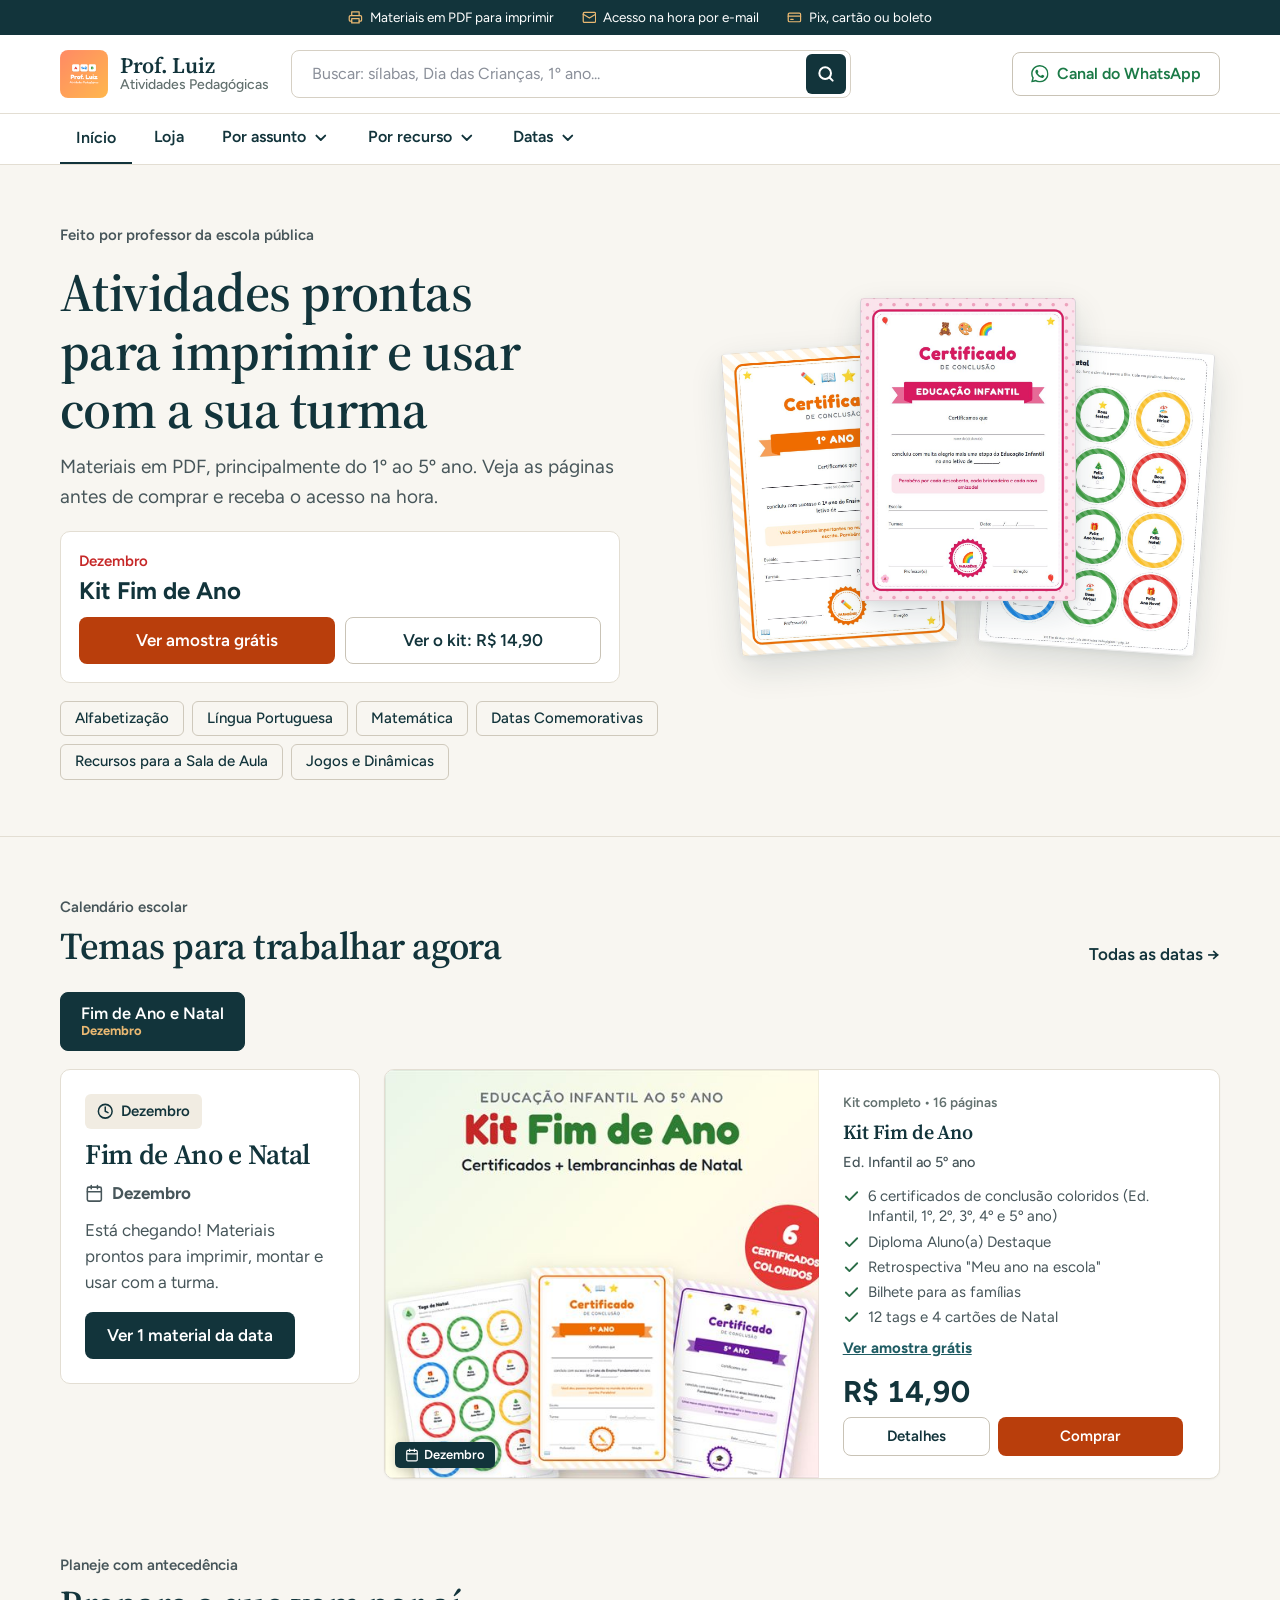
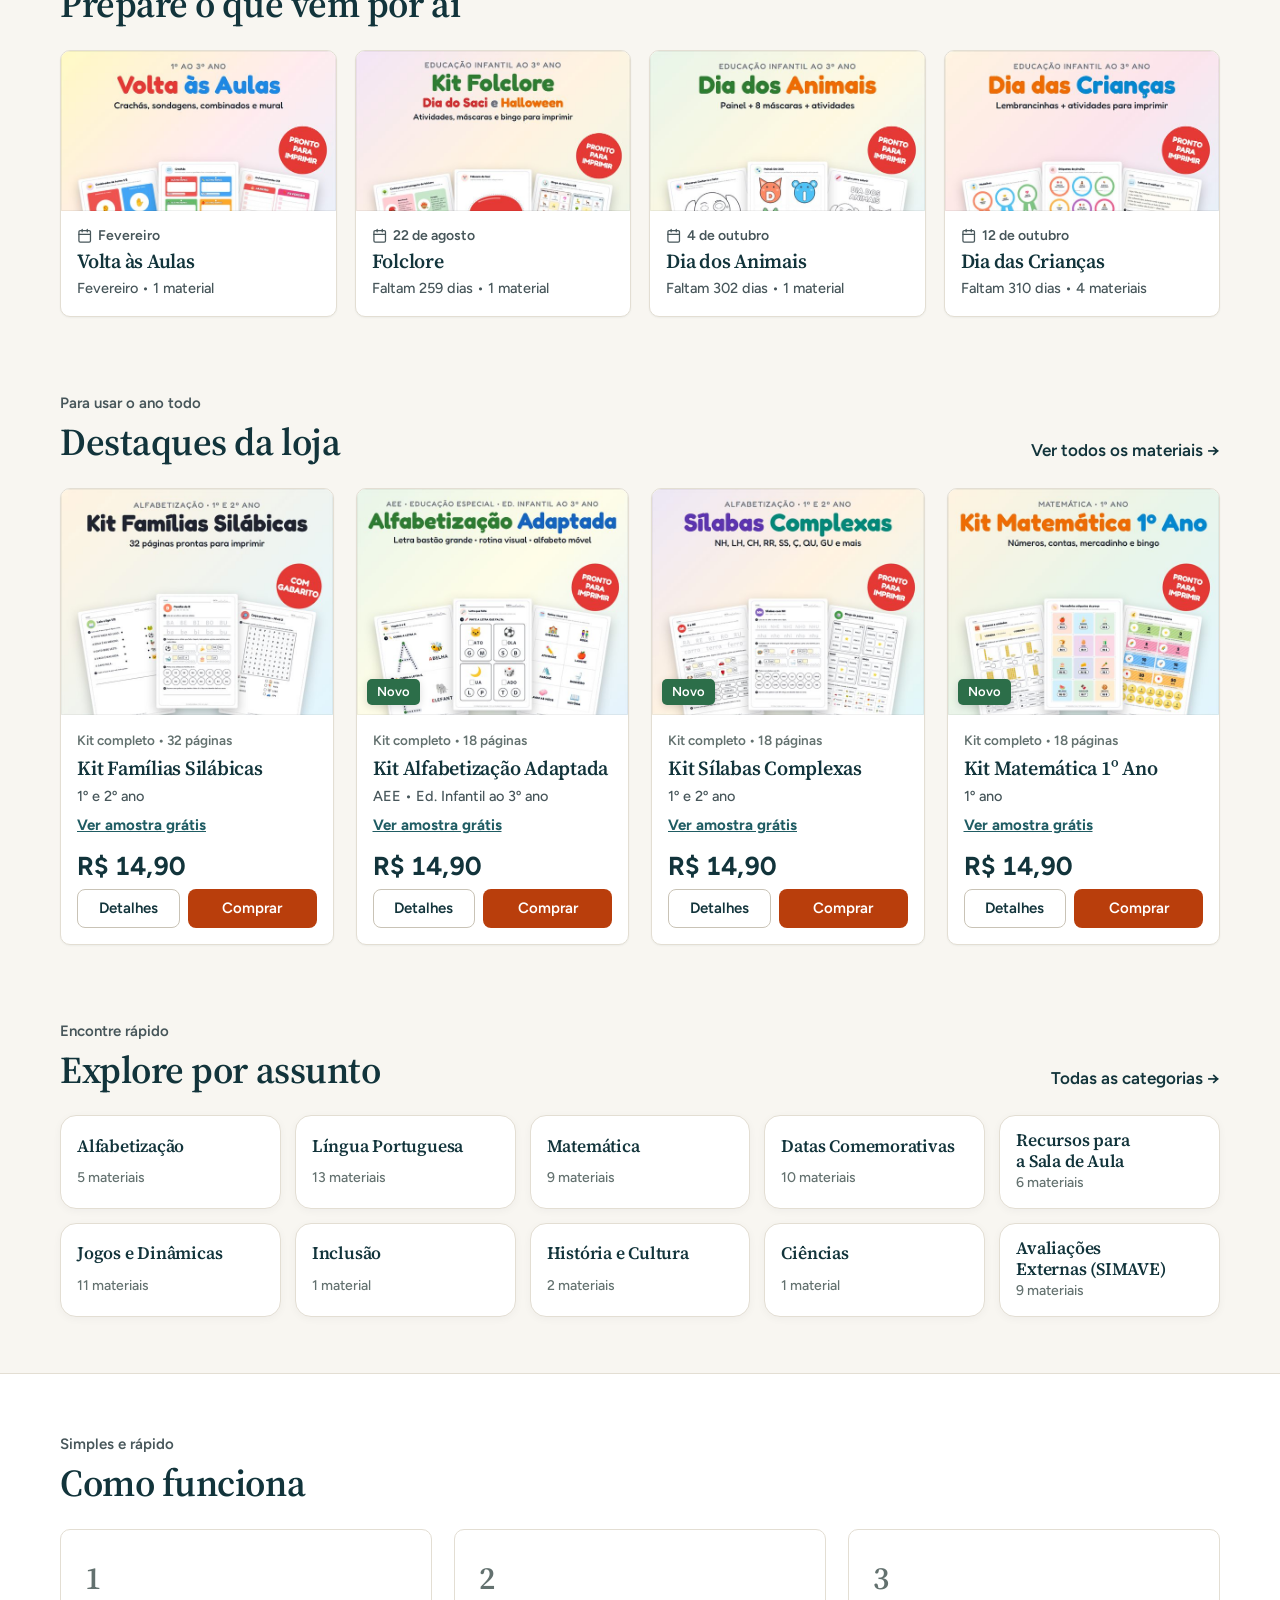
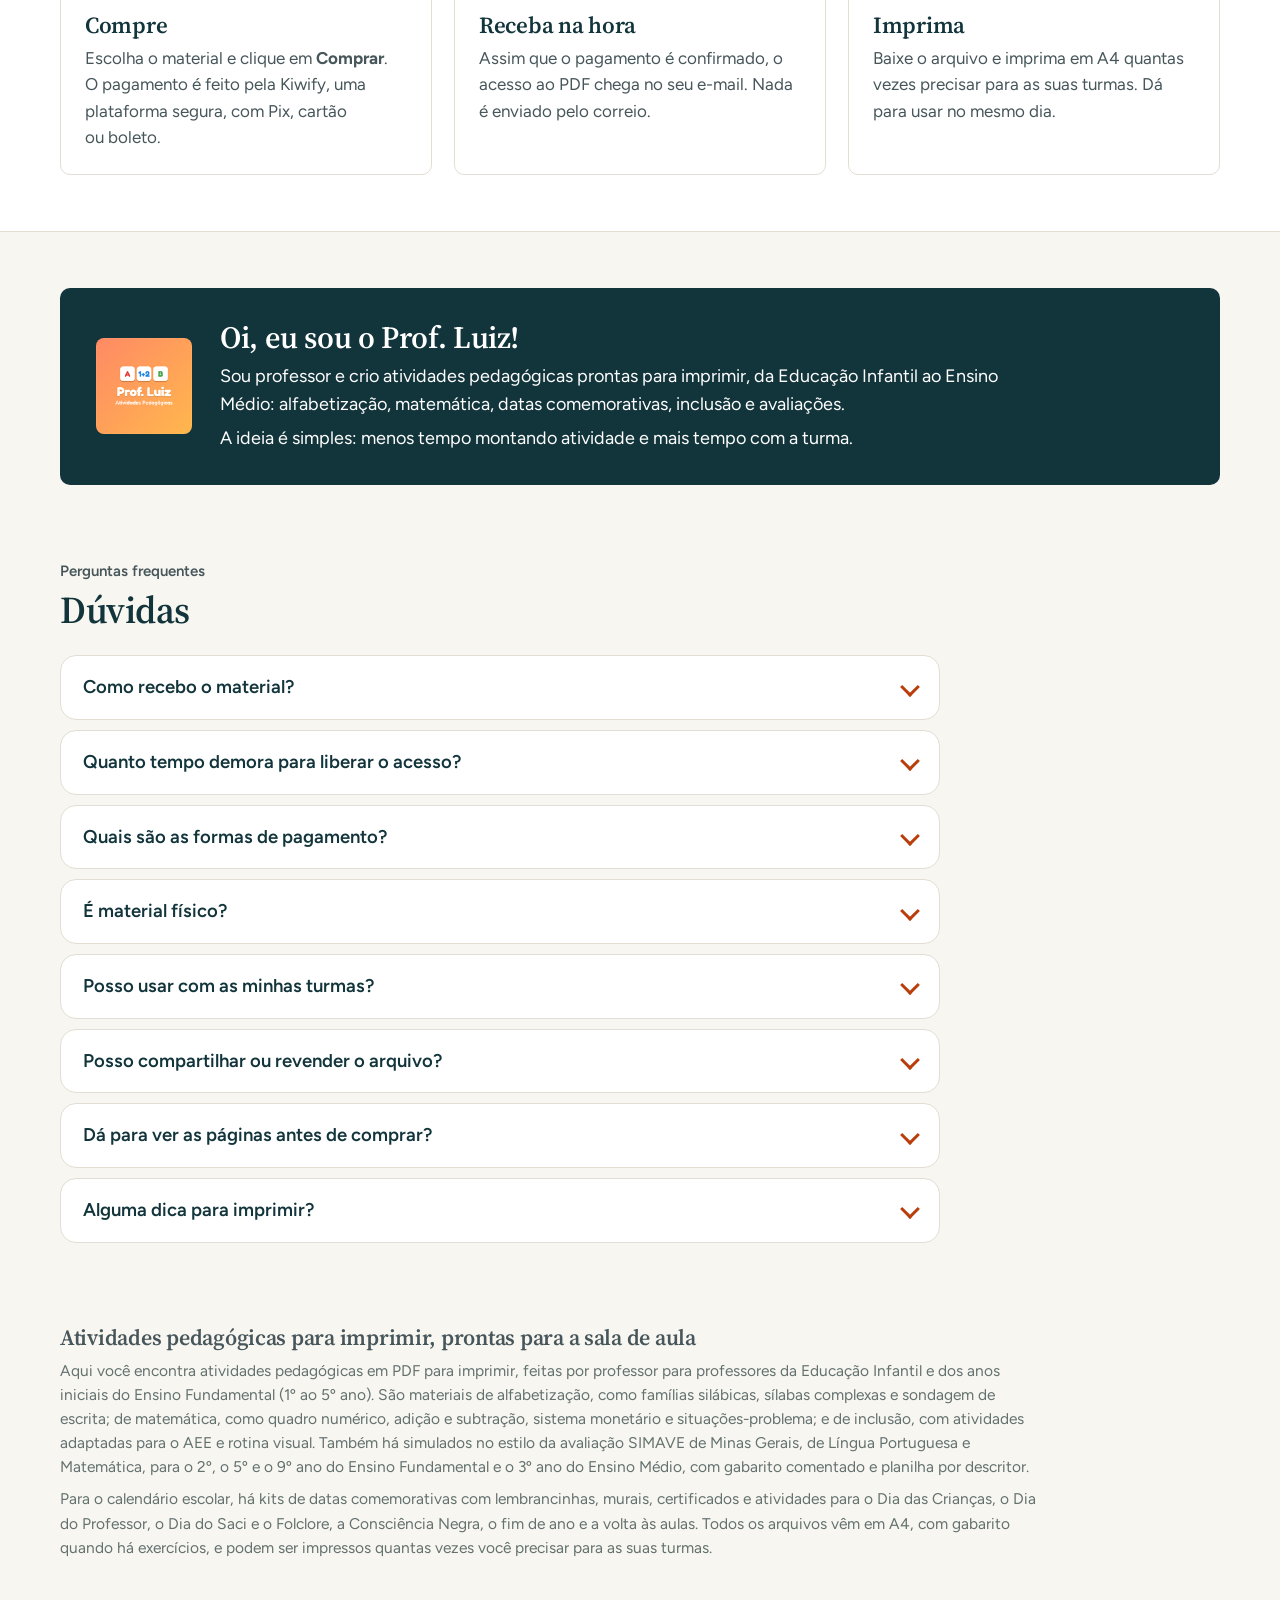
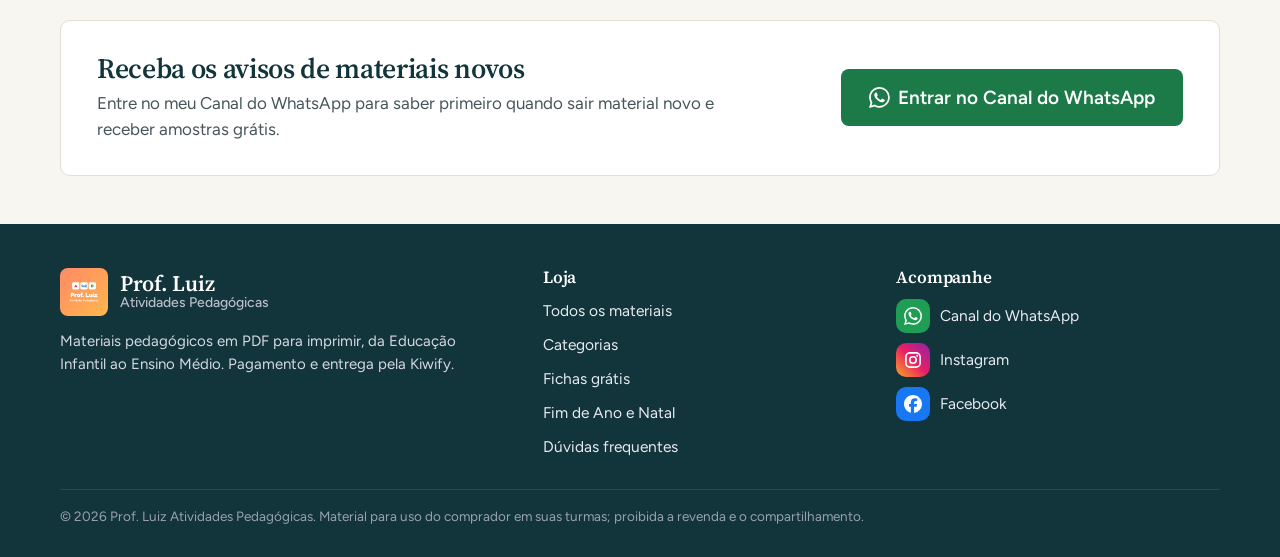
==== commit 0bbed40f: "Rascunho de visual editorial Co-Authored-By: Claude Opus 5.5 <noreply@anthropic.com>" ====
--- a/index.html
+++ b/index.html
@@ -5,7 +5,7 @@
 <meta name="viewport" content="width=device-width, initial-scale=1">
 <title>Prof. Luiz Atividades Pedagógicas | Atividades para imprimir</title>
 <meta name="description" content="Atividades pedagógicas em PDF para imprimir, da Educação Infantil ao Ensino Médio: alfabetização, matemática, inclusão, jogos e datas comemorativas. Pague com Pix, cartão ou boleto e receba na hora por e-mail.">
-<meta name="theme-color" content="#ff8a65">
+<meta name="theme-color" content="#12343b">
 
 <!-- ENDEREÇO DO SITE: se o seu endereço não for https://luizbragarezende-eng.github.io/loja,
      troque-o aqui e nas outras páginas (veja o COMO-PUBLICAR.md, passo "Endereço do site"). -->
@@ -28,7 +28,7 @@
 <link rel="apple-touch-icon" href="apple-touch-icon.png">
 <link rel="preconnect" href="https://fonts.googleapis.com">
 <link rel="preconnect" href="https://fonts.gstatic.com" crossorigin>
-<link href="https://fonts.googleapis.com/css2?family=Andika:wght@400;700&family=Fredoka:wght@500;600;700&display=swap" rel="stylesheet">
+<link href="https://fonts.googleapis.com/css2?family=Figtree:wght@400;500;600;700&family=Source+Serif+4:opsz,wght@8..60,600&display=swap" rel="stylesheet">
 <link rel="stylesheet" href="style.css">
 <script src="produtos.js" defer></script>
 <script src="app.js" defer></script>
--- a/style.css
+++ b/style.css
@@ -1,25 +1,26 @@
 /* Loja Prof. Luiz Atividades Pedagógicas: estilo de todas as páginas */
 :root {
-  --coral: #ff8a65;
-  --laranja: #ffb74d;
-  --botao: #e8561f;
-  --botao-hover: #cf4412;
-  --azul: #1e88e5;
-  --verde: #2e7d32;
-  --vermelho: #e53935;
-  --whats: #1f9d55;
-  --tinta: #1f2430;
-  --cinza: #4b5563;
-  --cinza-claro: #6b7280;
-  --linha: #ece5dc;
-  --creme: #fff3e0;
-  --ceu: #e1f5fe;
-  --fundo: #fffaf4;
-  --sombra: 0 8px 24px rgba(31, 36, 48, .08), 0 2px 6px rgba(31, 36, 48, .05);
-  --sombra-forte: 0 22px 50px rgba(31, 36, 48, .18), 0 3px 8px rgba(31, 36, 48, .08);
-  --raio: 18px;
-  --titulo: 'Fredoka', system-ui, sans-serif;
-  --texto: 'Andika', system-ui, sans-serif;
+  --coral: #1f5c63;
+  --laranja: #e9b872;
+  --botao: #b93e0c;
+  --botao-hover: #973207;
+  --azul: #1f5c63;
+  --verde: #2c6e49;
+  --vermelho: #b3261e;
+  --whats: #1b7a47;
+  --tinta: #12343b;
+  --cinza: #47565a;
+  --cinza-claro: #63716f;
+  --linha: #e3ded3;
+  --creme: #f1ece2;
+  --ceu: #e7efee;
+  --fundo: #f8f6f1;
+  --sombra: 0 1px 2px rgba(18, 52, 59, .05);
+  --sombra-forte: 0 14px 34px rgba(18, 52, 59, .14), 0 2px 6px rgba(18, 52, 59, .06);
+  --raio: 10px;
+  --titulo: 'Figtree', system-ui, sans-serif;
+  --editorial: 'Source Serif 4', Georgia, serif;
+  --texto: 'Figtree', system-ui, sans-serif;
 }
 
 * { box-sizing: border-box; }
@@ -549,3 +550,72 @@
   .abertura .atalhos { display: none; }
   .kicker { font-size: 13px; }
 }
+
+/* ---------- Visual editorial ---------- */
+html { -webkit-font-smoothing: antialiased; -moz-osx-font-smoothing: grayscale; }
+h1, h2, h3, .marca b, .dcard b, .tile b { font-family: var(--editorial); font-weight: 600; letter-spacing: -.012em; text-wrap: balance; }
+p { text-wrap: pretty; }
+.preco, .contagem { font-variant-numeric: tabular-nums; }
+.btn { border-radius: 8px; font-weight: 600; transition: background-color .15s ease-out, border-color .15s ease-out, transform .1s ease-out; }
+.btn:hover { transform: none; }
+.btn:active { transform: scale(.97); }
+.btn-comprar, .btn-whats { box-shadow: none; }
+.btn-contorno { border-width: 1px; border-color: #c9c3b6; }
+.faixa-topo { background: var(--tinta); font-size: 13.5px; }
+.faixa-topo svg { color: var(--laranja); }
+.marca img { border-radius: 8px; box-shadow: none; }
+.marca small { font-weight: 500; }
+.busca input { border-width: 1px; border-radius: 8px; border-color: #d6d0c4; background: #fff; }
+.busca input:focus { border-color: var(--tinta); }
+.busca button { border-radius: 6px; background: var(--tinta); }
+.bt-menu { border-radius: 8px; }
+.bt-canal { background: #fff; color: var(--whats); border: 1px solid #c9c3b6; }
+.bt-canal:hover { background: var(--fundo); border-color: var(--whats); }
+.menu > li > a, .menu > li > button { text-transform: none; letter-spacing: 0; font-size: 16px; font-weight: 600; }
+.menu > li > a:hover, .menu > li > button:hover, .menu > li.aberto > button { color: var(--tinta); }
+.menu > li > a[aria-current="page"], .menu > li > button.atual { border-bottom-color: var(--tinta); border-bottom-width: 2px; }
+.sub { border-radius: 0 0 10px 10px; }
+.sub a { font-weight: 500; border-radius: 6px; }
+.sub a em { background: var(--tinta); }
+.abertura { background: var(--fundo); border-bottom: 1px solid var(--linha); padding: 56px 0; }
+.kicker { background: none; color: var(--cinza); padding: 0; font-size: 15px; font-weight: 600; letter-spacing: 0; text-transform: none; }
+.abertura h1 { font-size: clamp(36px, 4.4vw, 54px); line-height: 1.08; }
+.abertura h1 .l, .abertura h1 .a { color: inherit; }
+.leque .pg { border-radius: 4px; outline: 1px solid rgba(0, 0, 0, .08); outline-offset: -1px; }
+.leque .p1 { transform: rotate(-4deg); }
+.leque .p3 { transform: rotate(4deg); }
+.campanha { background: #fff; border: 1px solid var(--linha); border-radius: var(--raio); box-shadow: none; }
+.emo { display: none; }
+.chip { border-radius: 6px; font-weight: 500; font-size: 15px; background: transparent; border-color: #cfc9bc; }
+.chip:hover { border-color: var(--tinta); background: #fff; }
+.chip.marcado { background: var(--tinta); border-color: var(--tinta); color: #fff; }
+.tile-ic { display: none; }
+.tile small { padding-left: 0; margin-top: 0; font-weight: 500; }
+.tile:hover { transform: none; border-color: var(--tinta); }
+.rotulo { letter-spacing: 0; text-transform: none; font-size: 15px; color: var(--cinza); }
+.link-seta { color: var(--tinta); }
+.abas [role=tab] { border-width: 1px; border-radius: 8px; font-size: 16.5px; }
+.abas [role=tab][aria-selected=true] small { color: var(--laranja); }
+.painel-info { background: #fff; border: 1px solid var(--linha); }
+.contagem { color: var(--tinta); background: var(--creme); box-shadow: none; border-radius: 6px; }
+.card:hover, .dcard:hover { transform: none; box-shadow: var(--sombra-forte); }
+.card-capa img, .dcard-img img { outline: 1px solid rgba(0, 0, 0, .06); outline-offset: -1px; }
+.card h3 { font-size: 20px; }
+.card h3 a:hover { color: var(--azul); }
+.card-tipo { letter-spacing: 0; text-transform: none; font-size: 13.5px; font-weight: 600; }
+.card-anos, .dcard-meta { font-weight: 500; }
+.card-amostra { color: var(--azul); }
+.card-itens svg { color: var(--verde); }
+.dcard-quando { color: var(--cinza); }
+.etq { border-radius: 5px; font-weight: 600; }
+.etq svg { color: var(--tinta); }
+.etq.quente { background: var(--tinta); }
+.etq-novo { background: var(--verde); }
+.etq-tipo { color: var(--tinta); }
+.chip-ativo { background: var(--creme); border-color: #cfc9bc; }
+.passo { background: #fff; padding: 24px; }
+.passo .num, .passo:nth-child(1) .num, .passo:nth-child(2) .num, .passo:nth-child(3) .num { width: auto; height: auto; display: block; margin-bottom: 10px; background: none; box-shadow: none; color: var(--cinza-claro); font-family: var(--editorial); font-size: 32px; font-weight: 600; font-variant-numeric: tabular-nums; }
+.sobre { background: var(--tinta); border-radius: var(--raio); }
+.sobre img { width: 96px; height: 96px; border-radius: 8px; box-shadow: none; }
+.canal { background: #fff; border: 1px solid var(--linha); border-radius: var(--raio); }
+.preco-box .contagem { background: var(--creme); }
